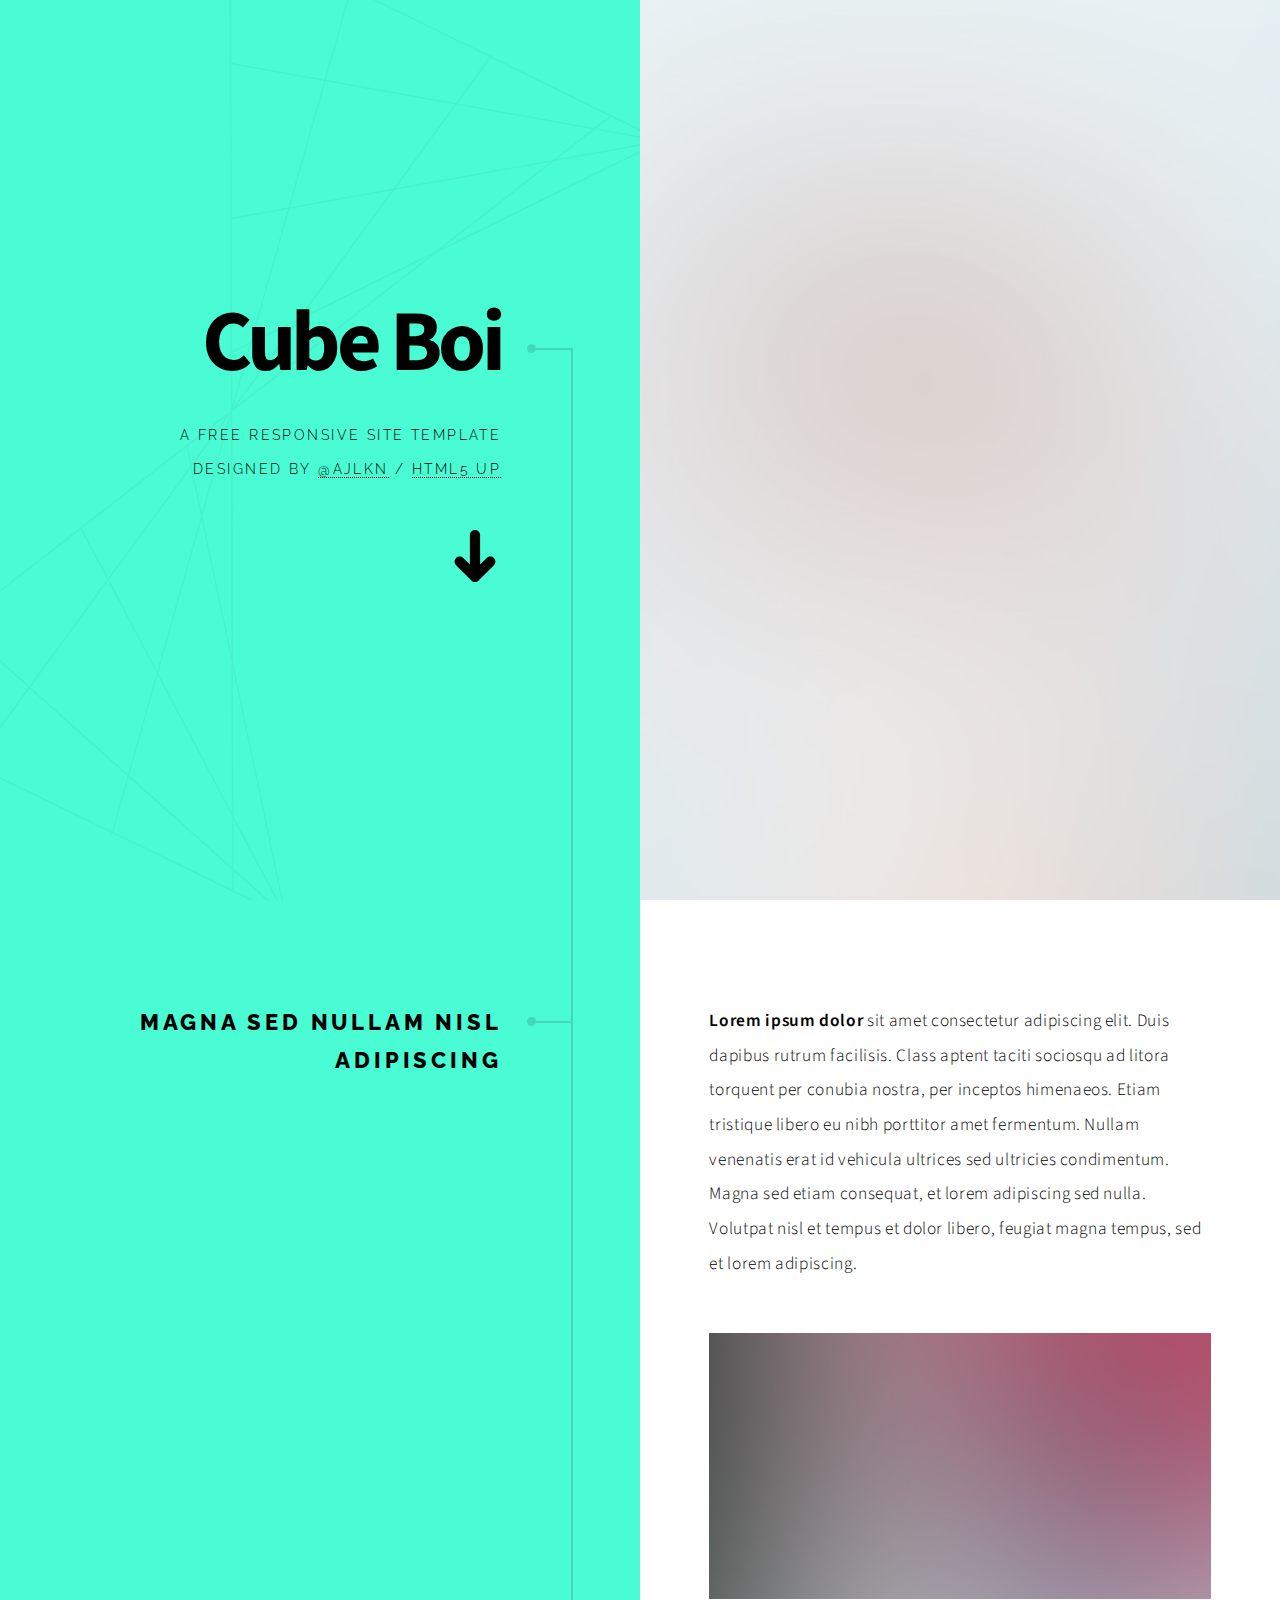
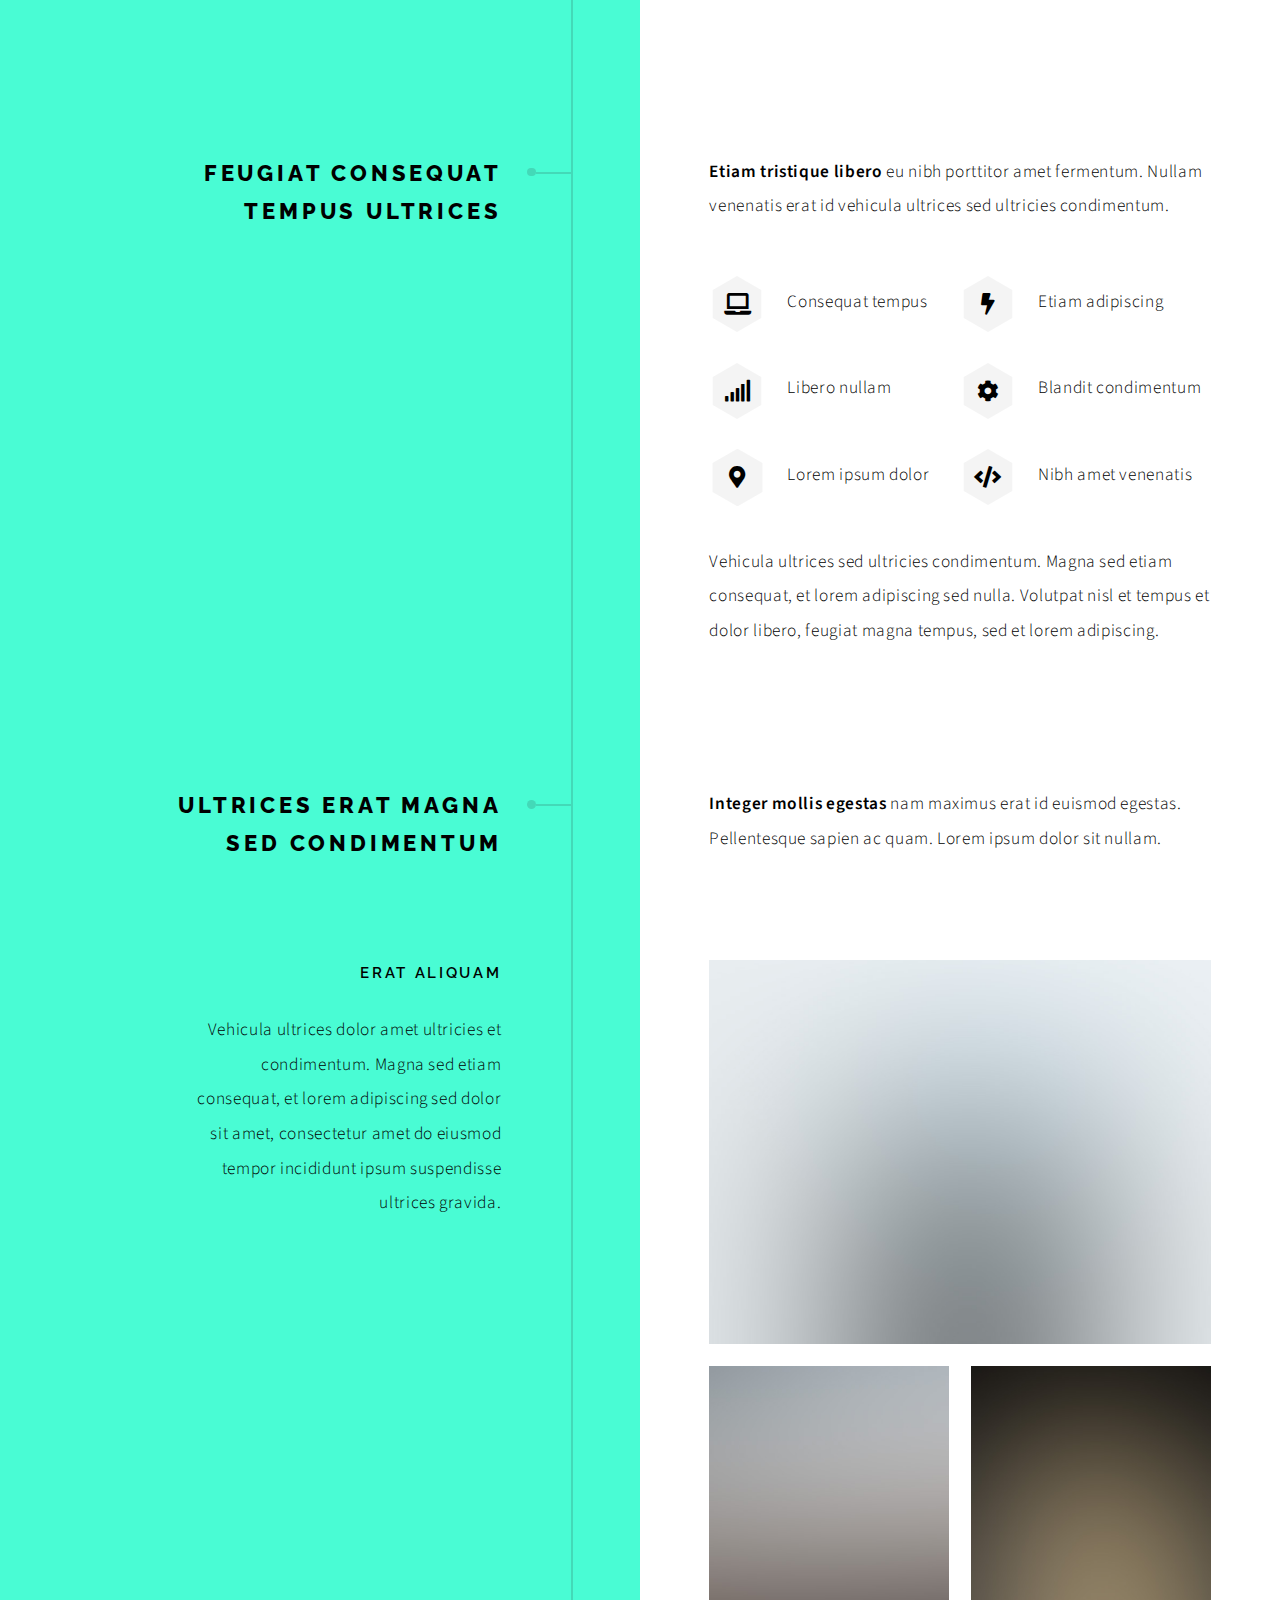
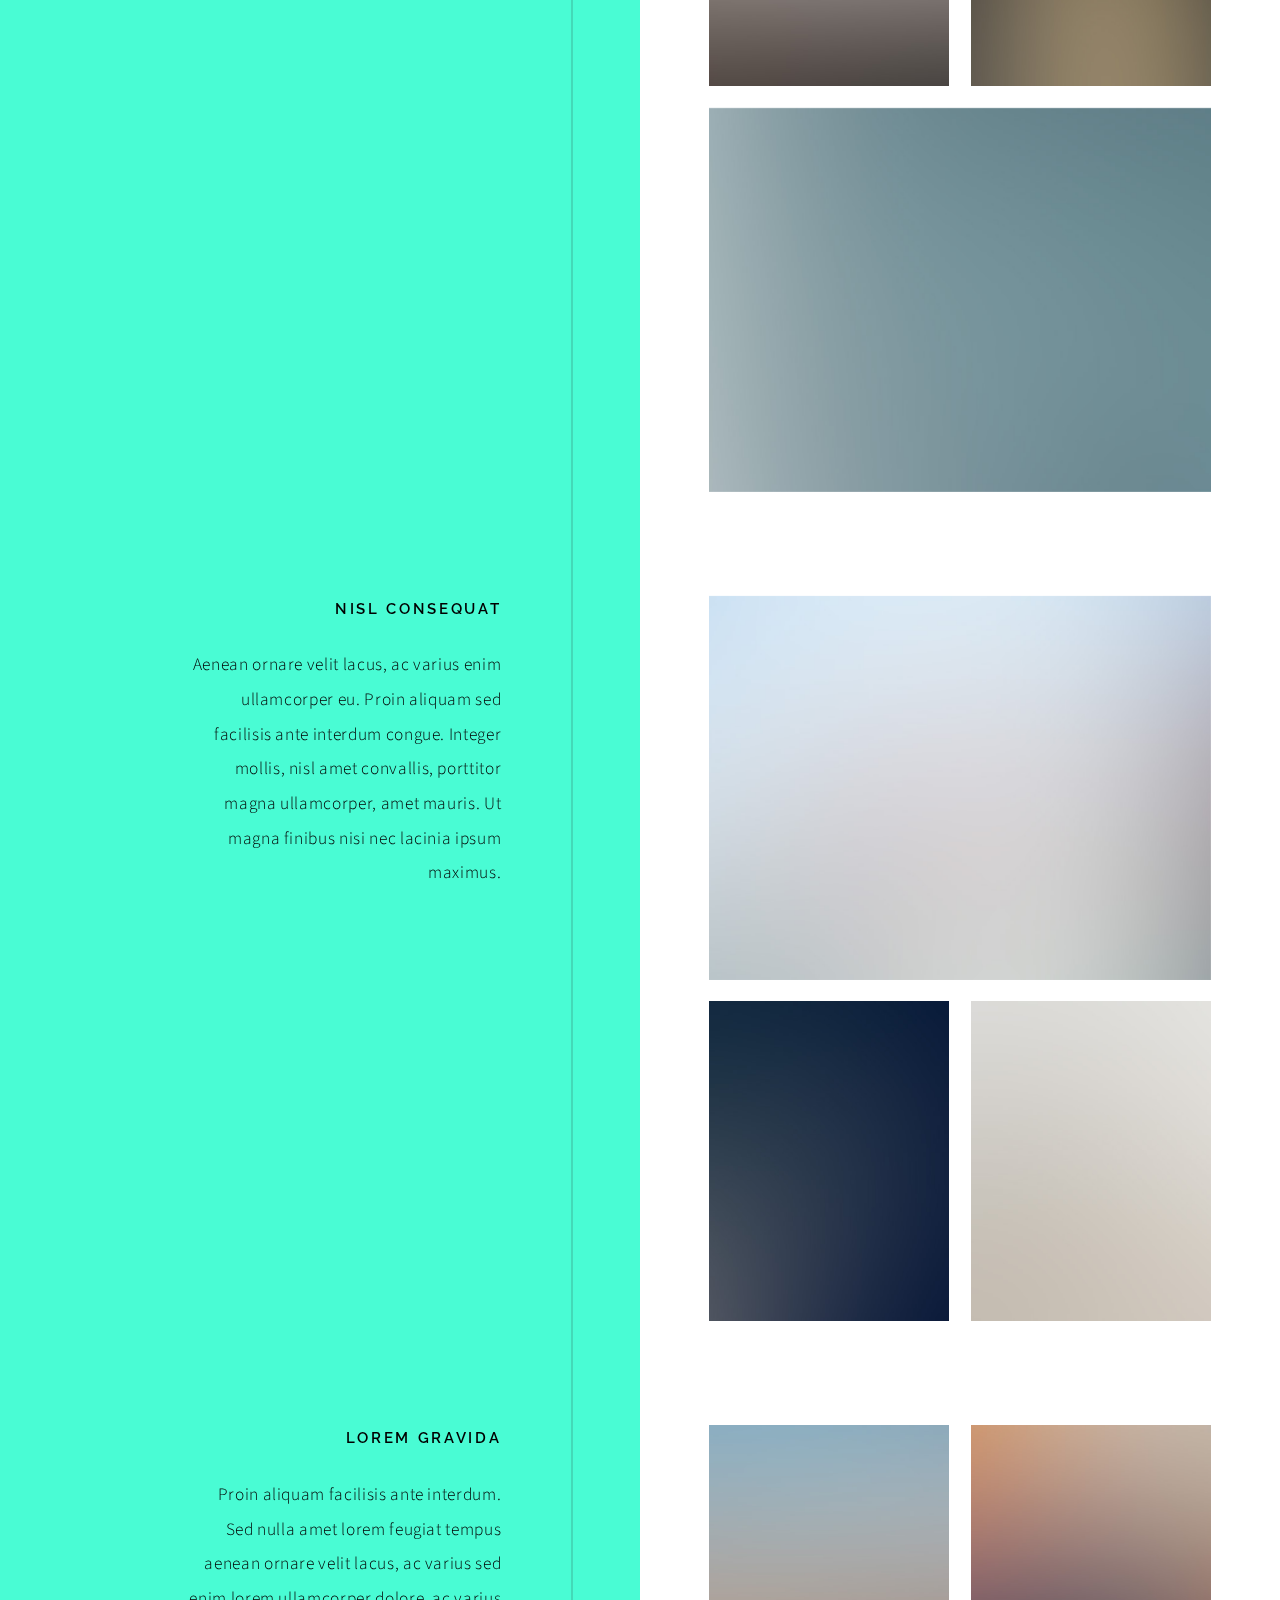
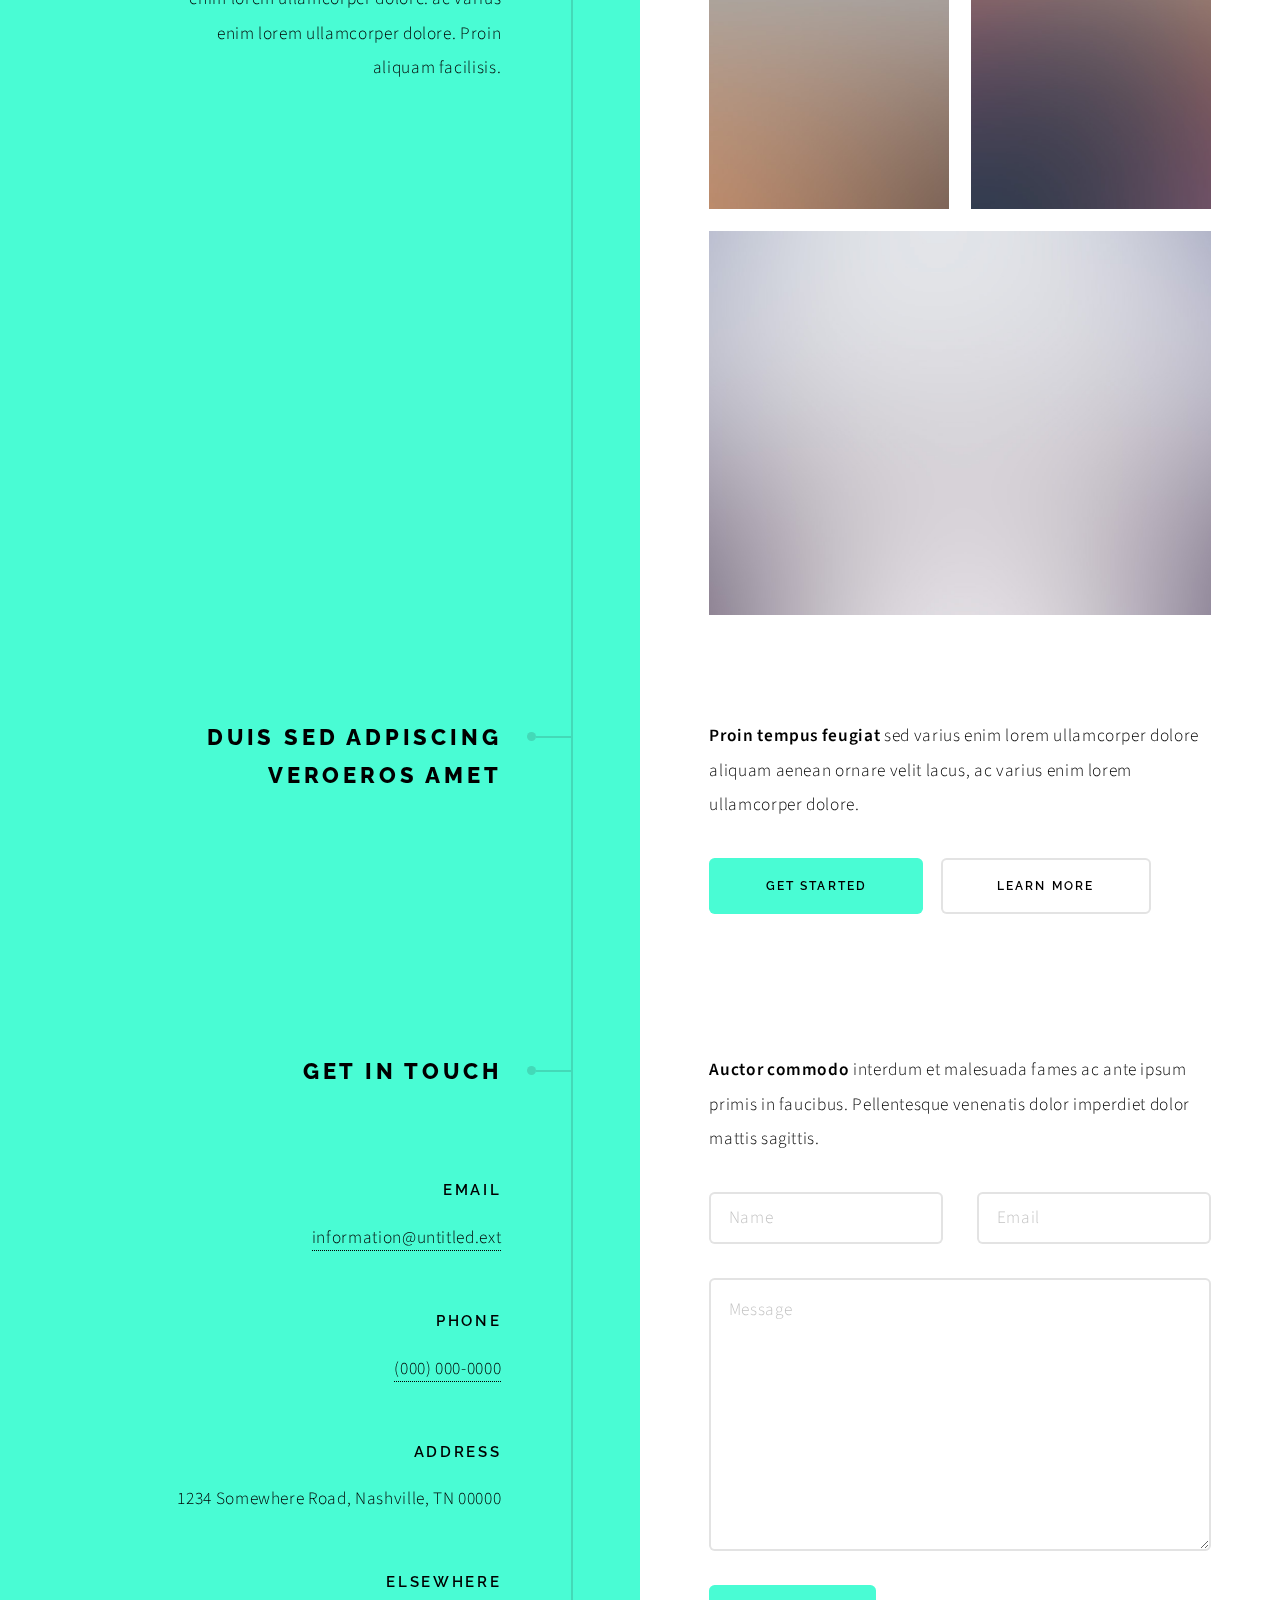
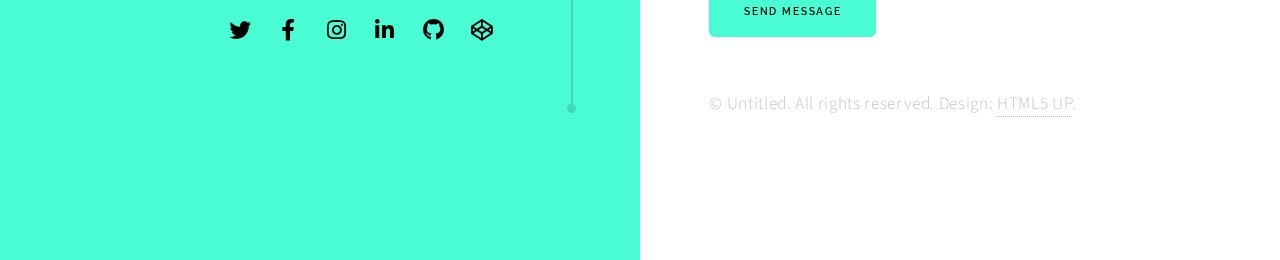
==== pages/blog1.html @ c06d0654 "test1blog1" ====
<!DOCTYPE HTML>
<!--
	Paradigm Shift by HTML5 UP
	html5up.net | @ajlkn
	Free for personal and commercial use under the CCA 3.0 license (html5up.net/license)
-->
<html>
	<head>
		<title>Paradigm Shift by HTML5 UP</title>
		<meta charset="utf-8" />
		<meta name="viewport" content="width=device-width, initial-scale=1, user-scalable=no" />
		<meta name="description" content="" />
		<meta name="keywords" content="" />
		<link rel="stylesheet" href="assets/css/main.css" />
	</head>
	<body class="is-preload">

		<!-- Wrapper -->
			<div id="wrapper">

				<!-- Intro -->
					<section class="intro">
						<header>
							<h1>Cube Boi</h1>
							<p>A free responsive site template designed by <a href="https://twitter.com/ajlkn">@ajlkn</a> / <a href="https://html5up.net">HTML5 UP</a></p>
							<ul class="actions">
								<li><a href="#first" class="arrow scrolly"><span class="label">Next</span></a></li>
							</ul>
						</header>
						<div class="content">
							<span class="image fill" data-position="center"><img src="images/pic01.jpg" alt="" /></span>
						</div>
					</section>

				<!-- Section -->
					<section id="first">
						<header>
							<h2>Magna sed nullam nisl adipiscing</h2>
						</header>
						<div class="content">
							<p><strong>Lorem ipsum dolor</strong> sit amet consectetur adipiscing elit. Duis dapibus rutrum facilisis. Class aptent taciti sociosqu ad litora torquent per conubia nostra, per inceptos himenaeos. Etiam tristique libero eu nibh porttitor amet fermentum. Nullam venenatis erat id vehicula ultrices sed ultricies condimentum. Magna sed etiam consequat, et lorem adipiscing sed nulla. Volutpat nisl et tempus et dolor libero, feugiat magna tempus, sed et lorem adipiscing.</p>
							<span class="image main"><img src="images/pic02.jpg" alt="" /></span>
						</div>
					</section>

				<!-- Section -->
					<section>
						<header>
							<h2>Feugiat consequat tempus ultrices</h2>
						</header>
						<div class="content">
							<p><strong>Etiam tristique libero</strong> eu nibh porttitor amet fermentum. Nullam venenatis erat id vehicula ultrices sed ultricies condimentum.</p>
							<ul class="feature-icons">
								<li class="icon solid fa-laptop">Consequat tempus</li>
								<li class="icon solid fa-bolt">Etiam adipiscing</li>
								<li class="icon solid fa-signal">Libero nullam</li>
								<li class="icon solid fa-cog">Blandit condimentum</li>
								<li class="icon solid fa-map-marker-alt">Lorem ipsum dolor</li>
								<li class="icon solid fa-code">Nibh amet venenatis</li>
							</ul>
							<p>Vehicula ultrices sed ultricies condimentum. Magna sed etiam consequat, et lorem adipiscing sed nulla. Volutpat nisl et tempus et dolor libero, feugiat magna tempus, sed et lorem adipiscing.</p>
						</div>
					</section>

				<!-- Section -->
					<section>
						<header>
							<h2>Ultrices erat magna sed condimentum</h2>
						</header>
						<div class="content">
							<p><strong>Integer mollis egestas</strong> nam maximus erat id euismod egestas. Pellentesque sapien ac quam. Lorem ipsum dolor sit nullam.</p>

							<!-- Section -->
								<section>
									<header>
										<h3>Erat aliquam</h3>
										<p>Vehicula ultrices dolor amet ultricies et condimentum. Magna sed etiam consequat, et lorem adipiscing sed dolor sit amet, consectetur amet do eiusmod tempor incididunt  ipsum suspendisse ultrices gravida.</p>
									</header>
									<div class="content">
										<div class="gallery">
											<a href="images/gallery/fulls/01.jpg" class="landscape"><img src="images/gallery/thumbs/01.jpg" alt="" /></a>
											<a href="images/gallery/fulls/02.jpg"><img src="images/gallery/thumbs/02.jpg" alt="" /></a>
											<a href="images/gallery/fulls/03.jpg"><img src="images/gallery/thumbs/03.jpg" alt="" /></a>
											<a href="images/gallery/fulls/04.jpg" class="landscape"><img src="images/gallery/thumbs/04.jpg" alt="" /></a>
										</div>
									</div>
								</section>

							<!-- Section -->
								<section>
									<header>
										<h3>Nisl consequat</h3>
										<p>Aenean ornare velit lacus, ac varius enim ullamcorper eu. Proin aliquam sed facilisis ante interdum congue. Integer mollis, nisl amet convallis, porttitor magna ullamcorper, amet mauris. Ut magna finibus nisi nec lacinia ipsum maximus.</p>
									</header>
									<div class="content">
										<div class="gallery">
											<a href="images/gallery/fulls/05.jpg" class="landscape"><img src="images/gallery/thumbs/05.jpg" alt="" /></a>
											<a href="images/gallery/fulls/06.jpg"><img src="images/gallery/thumbs/06.jpg" alt="" /></a>
											<a href="images/gallery/fulls/07.jpg"><img src="images/gallery/thumbs/07.jpg" alt="" /></a>
										</div>
									</div>
								</section>

							<!-- Section -->
								<section>
									<header>
										<h3>Lorem gravida</h3>
										<p>Proin aliquam facilisis ante interdum. Sed nulla amet lorem feugiat tempus aenean ornare velit lacus, ac varius sed enim lorem ullamcorper dolore.  ac varius enim lorem ullamcorper dolore. Proin aliquam facilisis.</p>
									</header>
									<div class="content">
										<div class="gallery">
											<a href="images/gallery/fulls/08.jpg" class="portrait"><img src="images/gallery/thumbs/08.jpg" alt="" /></a>
											<a href="images/gallery/fulls/09.jpg" class="portrait"><img src="images/gallery/thumbs/09.jpg" alt="" /></a>
											<a href="images/gallery/fulls/10.jpg" class="landscape"><img src="images/gallery/thumbs/10.jpg" alt="" /></a>
										</div>
									</div>
								</section>

						</div>
					</section>

				<!-- Section -->
					<section>
						<header>
							<h2>Duis sed adpiscing veroeros amet</h2>
						</header>
						<div class="content">
							<p><strong>Proin tempus feugiat</strong> sed varius enim lorem ullamcorper dolore aliquam aenean ornare velit lacus, ac varius enim lorem ullamcorper dolore.</p>
							<ul class="actions">
								<li><a href="#" class="button primary large">Get Started</a></li>
								<li><a href="#" class="button large">Learn More</a></li>
							</ul>
						</div>
					</section>

				<!-- Elements -->
				<!--
					<section>
						<header>
							<h2>Elements</h2>
						</header>
						<div class="content">

							<section>
								<header>
									<h3>Text</h3>
								</header>
								<div class="content">
									<p>This is <b>bold</b> and this is <strong>strong</strong>. This is <i>italic</i> and this is <em>emphasized</em>.
									This is <sup>superscript</sup> text and this is <sub>subscript</sub> text.
									This is <u>underlined</u> and this is code: <code>for (;;) { ... }</code>. Finally, <a href="#">this is a link</a>.</p>
									<hr />
									<h2>Heading Level 2</h2>
									<h3>Heading Level 3</h3>
									<h4>Heading Level 4</h4>
									<h5>Heading Level 5</h5>
									<hr />
									<h5>Blockquote</h5>
									<blockquote>Fringilla nisl. Donec accumsan interdum nisi, quis tincidunt felis sagittis eget tempus euismod. Vestibulum ante ipsum primis in faucibus vestibulum. Blandit adipiscing eu felis iaculis volutpat ac adipiscing accumsan faucibus. Vestibulum ante ipsum primis in faucibus lorem ipsum dolor sit amet nullam adipiscing eu felis.</blockquote>
									<h5>Preformatted</h5>
									<pre><code>i = 0;

while (!deck.isInOrder()) {
  print 'Iteration ' + i;
  deck.shuffle();
  i++;
}

print 'Sorted in ' + i + ' iterations.';</code></pre>
								</div>
							</section>

							<section>
								<header>
									<h3>Lists</h3>
								</header>
								<div class="content">

									<h4>Unordered</h4>
									<ul>
										<li>Dolor pulvinar etiam.</li>
										<li>Sagittis adipiscing.</li>
										<li>Felis enim feugiat.</li>
									</ul>

									<h4>Alternate</h4>
									<ul class="alt">
										<li>Dolor pulvinar etiam.</li>
										<li>Sagittis adipiscing.</li>
										<li>Felis enim feugiat.</li>
									</ul>

									<h4>Ordered</h4>
									<ol>
										<li>Dolor pulvinar etiam.</li>
										<li>Etiam vel felis viverra.</li>
										<li>Felis enim feugiat.</li>
										<li>Dolor pulvinar etiam.</li>
										<li>Etiam vel felis lorem.</li>
										<li>Felis enim et feugiat.</li>
									</ol>
									<h4>Icons</h4>
									<ul class="icons">
										<li><a href="#" class="icon brands fa-twitter"><span class="label">Twitter</span></a></li>
										<li><a href="#" class="icon brands fa-facebook-f"><span class="label">Facebook</span></a></li>
										<li><a href="#" class="icon brands fa-instagram"><span class="label">Instagram</span></a></li>
										<li><a href="#" class="icon brands fa-github"><span class="label">Github</span></a></li>
									</ul>

									<h4>Actions</h4>
									<ul class="actions">
										<li><a href="#" class="button primary">Default</a></li>
										<li><a href="#" class="button">Default</a></li>
									</ul>
									<ul class="actions stacked">
										<li><a href="#" class="button primary">Default</a></li>
										<li><a href="#" class="button">Default</a></li>
									</ul>
								</div>
							</section>

							<section>
								<header>
									<h3>Table</h3>
								</header>
								<div class="content">
									<h4>Default</h4>
									<div class="table-wrapper">
										<table>
											<thead>
												<tr>
													<th>Name</th>
													<th>Description</th>
													<th>Price</th>
												</tr>
											</thead>
											<tbody>
												<tr>
													<td>Item One</td>
													<td>Ante turpis integer aliquet porttitor.</td>
													<td>29.99</td>
												</tr>
												<tr>
													<td>Item Two</td>
													<td>Vis ac commodo adipiscing arcu aliquet.</td>
													<td>19.99</td>
												</tr>
												<tr>
													<td>Item Three</td>
													<td> Morbi faucibus arcu accumsan lorem.</td>
													<td>29.99</td>
												</tr>
												<tr>
													<td>Item Four</td>
													<td>Vitae integer tempus condimentum.</td>
													<td>19.99</td>
												</tr>
												<tr>
													<td>Item Five</td>
													<td>Ante turpis integer aliquet porttitor.</td>
													<td>29.99</td>
												</tr>
											</tbody>
											<tfoot>
												<tr>
													<td colspan="2"></td>
													<td>100.00</td>
												</tr>
											</tfoot>
										</table>
									</div>

									<h4>Alternate</h4>
									<div class="table-wrapper">
										<table class="alt">
											<thead>
												<tr>
													<th>Name</th>
													<th>Description</th>
													<th>Price</th>
												</tr>
											</thead>
											<tbody>
												<tr>
													<td>Item One</td>
													<td>Ante turpis integer aliquet porttitor.</td>
													<td>29.99</td>
												</tr>
												<tr>
													<td>Item Two</td>
													<td>Vis ac commodo adipiscing arcu aliquet.</td>
													<td>19.99</td>
												</tr>
												<tr>
													<td>Item Three</td>
													<td> Morbi faucibus arcu accumsan lorem.</td>
													<td>29.99</td>
												</tr>
												<tr>
													<td>Item Four</td>
													<td>Vitae integer tempus condimentum.</td>
													<td>19.99</td>
												</tr>
												<tr>
													<td>Item Five</td>
													<td>Ante turpis integer aliquet porttitor.</td>
													<td>29.99</td>
												</tr>
											</tbody>
											<tfoot>
												<tr>
													<td colspan="2"></td>
													<td>100.00</td>
												</tr>
											</tfoot>
										</table>
									</div>
								</div>
							</section>

							<section>
								<header>
									<h3>Buttons</h3>
								</header>
								<div class="content">
									<ul class="actions">
										<li><a href="#" class="button primary">Primary</a></li>
										<li><a href="#" class="button">Default</a></li>
									</ul>
									<ul class="actions">
										<li><a href="#" class="button large">Large</a></li>
										<li><a href="#" class="button">Default</a></li>
										<li><a href="#" class="button small">Small</a></li>
									</ul>
									<ul class="actions">
										<li><a href="#" class="button primary icon solid fa-download">Icon</a></li>
										<li><a href="#" class="button icon solid fa-download">Icon</a></li>
									</ul>
									<ul class="actions">
										<li><span class="button primary disabled">Disabled</span></li>
										<li><span class="button disabled">Disabled</span></li>
									</ul>
								</div>
							</section>

							<section>
								<header>
									<h3>Form</h3>
								</header>
								<div class="content">
									<form method="post" action="#">
										<div class="fields">
											<div class="field half">
												<label for="demo-name">Name</label>
												<input type="text" name="demo-name" id="demo-name" value="" placeholder="Jane Doe" />
											</div>
											<div class="field half">
												<label for="demo-email">Email</label>
												<input type="email" name="demo-email" id="demo-email" value="" placeholder="jane@untitled.tld" />
											</div>
											<div class="field">
												<label for="demo-category">Category</label>
												<select name="demo-category" id="demo-category">
													<option value="">-</option>
													<option value="1">Manufacturing</option>
													<option value="1">Shipping</option>
													<option value="1">Administration</option>
													<option value="1">Human Resources</option>
												</select>
											</div>
											<div class="field half">
												<input type="radio" id="demo-priority-low" name="demo-priority" checked>
												<label for="demo-priority-low">Low</label>
											</div>
											<div class="field half">
												<input type="radio" id="demo-priority-high" name="demo-priority">
												<label for="demo-priority-high">High</label>
											</div>
											<div class="field half">
												<input type="checkbox" id="demo-copy" name="demo-copy">
												<label for="demo-copy">Email me a copy</label>
											</div>
											<div class="field half">
												<input type="checkbox" id="demo-human" name="demo-human" checked>
												<label for="demo-human">Not a robot</label>
											</div>
											<div class="field">
												<label for="demo-message">Message</label>
												<textarea name="demo-message" id="demo-message" placeholder="Enter your message" rows="6"></textarea>
											</div>
										</div>
										<ul class="actions">
											<li><input type="submit" value="Send Message" class="primary" /></li>
											<li><input type="reset" value="Reset" /></li>
										</ul>
									</form>
								</div>
							</section>

						</div>
					</section>
				-->

				<!-- Section -->
					<section>
						<header>
							<h2>Get in touch</h2>
						</header>
						<div class="content">
							<p><strong>Auctor commodo</strong> interdum et malesuada fames ac ante ipsum primis in faucibus. Pellentesque venenatis dolor imperdiet dolor mattis sagittis.</p>
							<form>
								<div class="fields">
									<div class="field half">
										<input type="text" name="name" id="name" placeholder="Name" />
									</div>
									<div class="field half">
										<input type="email" name="email" id="email" placeholder="Email" />
									</div>
									<div class="field">
										<textarea name="message" id="message" placeholder="Message" rows="7"></textarea>
									</div>
								</div>
								<ul class="actions">
									<li><input type="submit" value="Send Message" class="button primary" /></li>
								</ul>
							</form>
						</div>
						<footer>
							<ul class="items">
								<li>
									<h3>Email</h3>
									<a href="#">information@untitled.ext</a>
								</li>
								<li>
									<h3>Phone</h3>
									<a href="#">(000) 000-0000</a>
								</li>
								<li>
									<h3>Address</h3>
									<span>1234 Somewhere Road, Nashville, TN 00000</span>
								</li>
								<li>
									<h3>Elsewhere</h3>
									<ul class="icons">
										<li><a href="#" class="icon brands fa-twitter"><span class="label">Twitter</span></a></li>
										<li><a href="#" class="icon brands fa-facebook-f"><span class="label">Facebook</span></a></li>
										<li><a href="#" class="icon brands fa-instagram"><span class="label">Instagram</span></a></li>
										<li><a href="#" class="icon brands fa-linkedin-in"><span class="label">LinkedIn</span></a></li>
										<li><a href="#" class="icon brands fa-github"><span class="label">GitHub</span></a></li>
										<li><a href="#" class="icon brands fa-codepen"><span class="label">Codepen</span></a></li>
									</ul>
								</li>
							</ul>
						</footer>
					</section>

				<!-- Copyright -->
					<div class="copyright">&copy; Untitled. All rights reserved. Design: <a href="https://html5up.net">HTML5 UP</a>.</div>

			</div>

		<!-- Scripts -->
			<script src="assets/js/jquery.min.js"></script>
			<script src="assets/js/jquery.scrolly.min.js"></script>
			<script src="assets/js/browser.min.js"></script>
			<script src="assets/js/breakpoints.min.js"></script>
			<script src="assets/js/util.js"></script>
			<script src="assets/js/main.js"></script>

	</body>
</html>
---- pages/assets/css/main.css ----
@import url(fontawesome-all.min.css);
@import url("https://fonts.googleapis.com/css?family=Source+Sans+Pro:300,600,700,300i,600i,700i|Raleway:600,800");

/*
	Paradigm Shift by HTML5 UP
	html5up.net | @ajlkn
	Free for personal and commercial use under the CCA 3.0 license (html5up.net/license)
*/

html, body, div, span, applet, object,
iframe, h1, h2, h3, h4, h5, h6, p, blockquote,
pre, a, abbr, acronym, address, big, cite,
code, del, dfn, em, img, ins, kbd, q, s, samp,
small, strike, strong, sub, sup, tt, var, b,
u, i, center, dl, dt, dd, ol, ul, li, fieldset,
form, label, legend, table, caption, tbody,
tfoot, thead, tr, th, td, article, aside,
canvas, details, embed, figure, figcaption,
footer, header, hgroup, menu, nav, output, ruby,
section, summary, time, mark, audio, video {
	margin: 0;
	padding: 0;
	border: 0;
	font-size: 100%;
	font: inherit;
	vertical-align: baseline;}

article, aside, details, figcaption, figure,
footer, header, hgroup, menu, nav, section {
	display: block;}

body {
	line-height: 1;
}

ol, ul {
	list-style: none;
}

blockquote, q {
	quotes: none;
}

	blockquote:before, blockquote:after, q:before, q:after {
		content: '';
		content: none;
	}

table {
	border-collapse: collapse;
	border-spacing: 0;
}

body {
	-webkit-text-size-adjust: none;
}

mark {
	background-color: transparent;
	color: inherit;
}

input::-moz-focus-inner {
	border: 0;
	padding: 0;
}

input, select, textarea {
	-moz-appearance: none;
	-webkit-appearance: none;
	-ms-appearance: none;
	appearance: none;
}

/* Basic */

	@-ms-viewport {
		width: device-width;
	}

	body {
		-ms-overflow-style: scrollbar;
	}

	@media screen and (max-width: 480px) {

		html, body {
			min-width: 320px;
		}

	}

	html {
		box-sizing: border-box;
	}

	*, *:before, *:after {
		box-sizing: inherit;
	}

	html {
		overflow-x: hidden;
	}

	body {
		background: #ffffff;
		overflow-x: hidden;
	}

		body.is-preload *, body.is-preload *:before, body.is-preload *:after {
			-moz-animation: none !important;
			-webkit-animation: none !important;
			-ms-animation: none !important;
			animation: none !important;
			-moz-transition: none !important;
			-webkit-transition: none !important;
			-ms-transition: none !important;
			transition: none !important;
		}

/* Typography */

	html {
		font-size: 18pt;
	}

		@media screen and (max-width: 1920px) {

			html {
				font-size: 13pt;
			}

		}

		@media screen and (max-width: 1152px) {

			html {
				font-size: 14pt;
			}

		}

		@media screen and (max-width: 736px) {

			html {
				font-size: 12pt;
			}

		}

		@media screen and (max-width: 480px) {

			html {
				font-size: 11pt;
			}

		}

	body {
		background-color: #ffffff;
		color: #000000;
	}

	body, input, select, textarea {
		color: #000000;
		font-family: "Source Sans Pro", Helvetica, sans-serif;
		font-size: 1rem;
		font-weight: 300;
		letter-spacing: 0.0375em;
		line-height: 2;
	}

	a {
		-moz-transition: border-bottom-color 0.25s ease-in-out;
		-webkit-transition: border-bottom-color 0.25s ease-in-out;
		-ms-transition: border-bottom-color 0.25s ease-in-out;
		transition: border-bottom-color 0.25s ease-in-out;
		text-decoration: none;
		color: #000000;
		border-bottom: dotted 1px;
	}

		a:hover {
			text-decoration: none;
			border-bottom-color: transparent;
		}

	strong, b {
		font-weight: 600;
		color: #000000;
	}

	em, i {
		font-style: italic;
	}

	p {
		margin: 0 0 2rem 0;
	}

	h1, h2, h3, h4, h5, h6 {
		color: #000000;
		font-family: "Raleway", Helvetica, sans-serif;
		font-weight: 600;
		letter-spacing: 0.175em;
		line-height: 1.75;
		margin: 0 0 1.5rem 0;
		text-transform: uppercase;
	}

		h1 a, h2 a, h3 a, h4 a, h5 a, h6 a {
			color: inherit;
			text-decoration: none;
		}

	h1 {
		font-family: "Source Sans Pro", Helvetica, sans-serif;
		font-size: 5rem;
		font-weight: 700;
		letter-spacing: -0.05em;
		line-height: 1.1;
		margin: 0 0 1.5rem 0;
		text-transform: none;
	}

	h2 {
		font-size: 1.25rem;
		font-weight: 800;
		margin: 0 0 2rem 0;
	}

	h3 {
		font-size: 0.875rem;
	}

	h4 {
		font-size: 0.875rem;
	}

	h5 {
		font-size: 0.75rem;
	}

	h6 {
		font-size: 0.625rem;
	}

	@media screen and (max-width: 736px) {

		h1 {
			font-size: 4.5rem;
			line-height: 1.1;
		}

		h2 {
			font-size: 1.25rem;
			line-height: 1.7;
		}

		h3 {
			font-size: 0.9rem;
		}

		h4 {
			font-size: 0.75rem;
		}

		h5 {
			font-size: 0.675rem;
		}

	}

	@media screen and (max-width: 360px) {

		h1 {
			font-size: 3.75rem;
		}

		h2 {
			font-size: 1.125rem;
		}

		h3 {
			font-size: 0.8rem;
		}

		h4 {
			font-size: 0.675rem;
		}

		h5 {
			font-size: 0.675rem;
		}

	}

	sub {
		font-size: 0.8rem;
		position: relative;
		top: 0.5rem;
	}

	sup {
		font-size: 0.8rem;
		position: relative;
		top: -0.5rem;
	}

	blockquote {
		border-left: solid 0.5rem rgba(144, 144, 144, 0.25);
		font-style: italic;
		margin: 0 0 2rem 0;
		padding: 1rem 0 1rem 2rem;
	}

	code {
		background: rgba(144, 144, 144, 0.1);
		border-radius: 0.325rem;
		font-family: "Courier New", monospace;
		font-size: 0.9rem;
		margin: 0 0.25rem;
		padding: 0.25rem 0.65rem;
	}

	pre {
		-webkit-overflow-scrolling: touch;
		font-family: "Courier New", monospace;
		font-size: 0.9rem;
		margin: 0 0 2rem 0;
		width: 100%;
	}

		pre code {
			display: block;
			line-height: 1.75;
			padding: 1rem 1.5rem;
			overflow-x: auto;
		}

	hr {
		border: 0;
		border-bottom: solid 2px rgba(144, 144, 144, 0.25);
		margin: 3rem 0;
	}

		hr.major {
			margin: 5rem 0;
		}

		@media screen and (max-width: 736px) {

			hr.major {
				margin: 3rem 0;
			}

		}

/* Row */

	.row {
		display: flex;
		flex-wrap: wrap;
		box-sizing: border-box;
		align-items: stretch;
	}

		.row > * {
			box-sizing: border-box;
		}

		.row.gtr-uniform > * > :last-child {
			margin-bottom: 0;
		}

		.row.aln-left {
			justify-content: flex-start;
		}

		.row.aln-center {
			justify-content: center;
		}

		.row.aln-right {
			justify-content: flex-end;
		}

		.row.aln-top {
			align-items: flex-start;
		}

		.row.aln-middle {
			align-items: center;
		}

		.row.aln-bottom {
			align-items: flex-end;
		}

		.row > .imp {
			order: -1;
		}

		.row > .col-1 {
			width: 8.33333%;
		}

		.row > .off-1 {
			margin-left: 8.33333%;
		}

		.row > .col-2 {
			width: 16.66667%;
		}

		.row > .off-2 {
			margin-left: 16.66667%;
		}

		.row > .col-3 {
			width: 25%;
		}

		.row > .off-3 {
			margin-left: 25%;
		}

		.row > .col-4 {
			width: 33.33333%;
		}

		.row > .off-4 {
			margin-left: 33.33333%;
		}

		.row > .col-5 {
			width: 41.66667%;
		}

		.row > .off-5 {
			margin-left: 41.66667%;
		}

		.row > .col-6 {
			width: 50%;
		}

		.row > .off-6 {
			margin-left: 50%;
		}

		.row > .col-7 {
			width: 58.33333%;
		}

		.row > .off-7 {
			margin-left: 58.33333%;
		}

		.row > .col-8 {
			width: 66.66667%;
		}

		.row > .off-8 {
			margin-left: 66.66667%;
		}

		.row > .col-9 {
			width: 75%;
		}

		.row > .off-9 {
			margin-left: 75%;
		}

		.row > .col-10 {
			width: 83.33333%;
		}

		.row > .off-10 {
			margin-left: 83.33333%;
		}

		.row > .col-11 {
			width: 91.66667%;
		}

		.row > .off-11 {
			margin-left: 91.66667%;
		}

		.row > .col-12 {
			width: 100%;
		}

		.row > .off-12 {
			margin-left: 100%;
		}

		.row.gtr-0 {
			margin-top: 0;
			margin-left: 0rem;
		}

			.row.gtr-0 > * {
				padding: 0 0 0 0rem;
			}

			.row.gtr-0.gtr-uniform {
				margin-top: 0rem;
			}

				.row.gtr-0.gtr-uniform > * {
					padding-top: 0rem;
				}

		.row.gtr-25 {
			margin-top: 0;
			margin-left: -0.5rem;
		}

			.row.gtr-25 > * {
				padding: 0 0 0 0.5rem;
			}

			.row.gtr-25.gtr-uniform {
				margin-top: -0.5rem;
			}

				.row.gtr-25.gtr-uniform > * {
					padding-top: 0.5rem;
				}

		.row.gtr-50 {
			margin-top: 0;
			margin-left: -1rem;
		}

			.row.gtr-50 > * {
				padding: 0 0 0 1rem;
			}

			.row.gtr-50.gtr-uniform {
				margin-top: -1rem;
			}

				.row.gtr-50.gtr-uniform > * {
					padding-top: 1rem;
				}

		.row {
			margin-top: 0;
			margin-left: -2rem;
		}

			.row > * {
				padding: 0 0 0 2rem;
			}

			.row.gtr-uniform {
				margin-top: -2rem;
			}

				.row.gtr-uniform > * {
					padding-top: 2rem;
				}

		.row.gtr-150 {
			margin-top: 0;
			margin-left: -3rem;
		}

			.row.gtr-150 > * {
				padding: 0 0 0 3rem;
			}

			.row.gtr-150.gtr-uniform {
				margin-top: -3rem;
			}

				.row.gtr-150.gtr-uniform > * {
					padding-top: 3rem;
				}

		.row.gtr-200 {
			margin-top: 0;
			margin-left: -4rem;
		}

			.row.gtr-200 > * {
				padding: 0 0 0 4rem;
			}

			.row.gtr-200.gtr-uniform {
				margin-top: -4rem;
			}

				.row.gtr-200.gtr-uniform > * {
					padding-top: 4rem;
				}

		@media screen and (max-width: 1920px) {

			.row {
				display: flex;
				flex-wrap: wrap;
				box-sizing: border-box;
				align-items: stretch;
			}

				.row > * {
					box-sizing: border-box;
				}

				.row.gtr-uniform > * > :last-child {
					margin-bottom: 0;
				}

				.row.aln-left {
					justify-content: flex-start;
				}

				.row.aln-center {
					justify-content: center;
				}

				.row.aln-right {
					justify-content: flex-end;
				}

				.row.aln-top {
					align-items: flex-start;
				}

				.row.aln-middle {
					align-items: center;
				}

				.row.aln-bottom {
					align-items: flex-end;
				}

				.row > .imp-xlarge {
					order: -1;
				}

				.row > .col-1-xlarge {
					width: 8.33333%;
				}

				.row > .off-1-xlarge {
					margin-left: 8.33333%;
				}

				.row > .col-2-xlarge {
					width: 16.66667%;
				}

				.row > .off-2-xlarge {
					margin-left: 16.66667%;
				}

				.row > .col-3-xlarge {
					width: 25%;
				}

				.row > .off-3-xlarge {
					margin-left: 25%;
				}

				.row > .col-4-xlarge {
					width: 33.33333%;
				}

				.row > .off-4-xlarge {
					margin-left: 33.33333%;
				}

				.row > .col-5-xlarge {
					width: 41.66667%;
				}

				.row > .off-5-xlarge {
					margin-left: 41.66667%;
				}

				.row > .col-6-xlarge {
					width: 50%;
				}

				.row > .off-6-xlarge {
					margin-left: 50%;
				}

				.row > .col-7-xlarge {
					width: 58.33333%;
				}

				.row > .off-7-xlarge {
					margin-left: 58.33333%;
				}

				.row > .col-8-xlarge {
					width: 66.66667%;
				}

				.row > .off-8-xlarge {
					margin-left: 66.66667%;
				}

				.row > .col-9-xlarge {
					width: 75%;
				}

				.row > .off-9-xlarge {
					margin-left: 75%;
				}

				.row > .col-10-xlarge {
					width: 83.33333%;
				}

				.row > .off-10-xlarge {
					margin-left: 83.33333%;
				}

				.row > .col-11-xlarge {
					width: 91.66667%;
				}

				.row > .off-11-xlarge {
					margin-left: 91.66667%;
				}

				.row > .col-12-xlarge {
					width: 100%;
				}

				.row > .off-12-xlarge {
					margin-left: 100%;
				}

				.row.gtr-0 {
					margin-top: 0;
					margin-left: 0rem;
				}

					.row.gtr-0 > * {
						padding: 0 0 0 0rem;
					}

					.row.gtr-0.gtr-uniform {
						margin-top: 0rem;
					}

						.row.gtr-0.gtr-uniform > * {
							padding-top: 0rem;
						}

				.row.gtr-25 {
					margin-top: 0;
					margin-left: -0.5rem;
				}

					.row.gtr-25 > * {
						padding: 0 0 0 0.5rem;
					}

					.row.gtr-25.gtr-uniform {
						margin-top: -0.5rem;
					}

						.row.gtr-25.gtr-uniform > * {
							padding-top: 0.5rem;
						}

				.row.gtr-50 {
					margin-top: 0;
					margin-left: -1rem;
				}

					.row.gtr-50 > * {
						padding: 0 0 0 1rem;
					}

					.row.gtr-50.gtr-uniform {
						margin-top: -1rem;
					}

						.row.gtr-50.gtr-uniform > * {
							padding-top: 1rem;
						}

				.row {
					margin-top: 0;
					margin-left: -2rem;
				}

					.row > * {
						padding: 0 0 0 2rem;
					}

					.row.gtr-uniform {
						margin-top: -2rem;
					}

						.row.gtr-uniform > * {
							padding-top: 2rem;
						}

				.row.gtr-150 {
					margin-top: 0;
					margin-left: -3rem;
				}

					.row.gtr-150 > * {
						padding: 0 0 0 3rem;
					}

					.row.gtr-150.gtr-uniform {
						margin-top: -3rem;
					}

						.row.gtr-150.gtr-uniform > * {
							padding-top: 3rem;
						}

				.row.gtr-200 {
					margin-top: 0;
					margin-left: -4rem;
				}

					.row.gtr-200 > * {
						padding: 0 0 0 4rem;
					}

					.row.gtr-200.gtr-uniform {
						margin-top: -4rem;
					}

						.row.gtr-200.gtr-uniform > * {
							padding-top: 4rem;
						}

		}

		@media screen and (max-width: 1280px) {

			.row {
				display: flex;
				flex-wrap: wrap;
				box-sizing: border-box;
				align-items: stretch;
			}

				.row > * {
					box-sizing: border-box;
				}

				.row.gtr-uniform > * > :last-child {
					margin-bottom: 0;
				}

				.row.aln-left {
					justify-content: flex-start;
				}

				.row.aln-center {
					justify-content: center;
				}

				.row.aln-right {
					justify-content: flex-end;
				}

				.row.aln-top {
					align-items: flex-start;
				}

				.row.aln-middle {
					align-items: center;
				}

				.row.aln-bottom {
					align-items: flex-end;
				}

				.row > .imp-large {
					order: -1;
				}

				.row > .col-1-large {
					width: 8.33333%;
				}

				.row > .off-1-large {
					margin-left: 8.33333%;
				}

				.row > .col-2-large {
					width: 16.66667%;
				}

				.row > .off-2-large {
					margin-left: 16.66667%;
				}

				.row > .col-3-large {
					width: 25%;
				}

				.row > .off-3-large {
					margin-left: 25%;
				}

				.row > .col-4-large {
					width: 33.33333%;
				}

				.row > .off-4-large {
					margin-left: 33.33333%;
				}

				.row > .col-5-large {
					width: 41.66667%;
				}

				.row > .off-5-large {
					margin-left: 41.66667%;
				}

				.row > .col-6-large {
					width: 50%;
				}

				.row > .off-6-large {
					margin-left: 50%;
				}

				.row > .col-7-large {
					width: 58.33333%;
				}

				.row > .off-7-large {
					margin-left: 58.33333%;
				}

				.row > .col-8-large {
					width: 66.66667%;
				}

				.row > .off-8-large {
					margin-left: 66.66667%;
				}

				.row > .col-9-large {
					width: 75%;
				}

				.row > .off-9-large {
					margin-left: 75%;
				}

				.row > .col-10-large {
					width: 83.33333%;
				}

				.row > .off-10-large {
					margin-left: 83.33333%;
				}

				.row > .col-11-large {
					width: 91.66667%;
				}

				.row > .off-11-large {
					margin-left: 91.66667%;
				}

				.row > .col-12-large {
					width: 100%;
				}

				.row > .off-12-large {
					margin-left: 100%;
				}

				.row.gtr-0 {
					margin-top: 0;
					margin-left: 0rem;
				}

					.row.gtr-0 > * {
						padding: 0 0 0 0rem;
					}

					.row.gtr-0.gtr-uniform {
						margin-top: 0rem;
					}

						.row.gtr-0.gtr-uniform > * {
							padding-top: 0rem;
						}

				.row.gtr-25 {
					margin-top: 0;
					margin-left: -0.375rem;
				}

					.row.gtr-25 > * {
						padding: 0 0 0 0.375rem;
					}

					.row.gtr-25.gtr-uniform {
						margin-top: -0.375rem;
					}

						.row.gtr-25.gtr-uniform > * {
							padding-top: 0.375rem;
						}

				.row.gtr-50 {
					margin-top: 0;
					margin-left: -0.75rem;
				}

					.row.gtr-50 > * {
						padding: 0 0 0 0.75rem;
					}

					.row.gtr-50.gtr-uniform {
						margin-top: -0.75rem;
					}

						.row.gtr-50.gtr-uniform > * {
							padding-top: 0.75rem;
						}

				.row {
					margin-top: 0;
					margin-left: -1.5rem;
				}

					.row > * {
						padding: 0 0 0 1.5rem;
					}

					.row.gtr-uniform {
						margin-top: -1.5rem;
					}

						.row.gtr-uniform > * {
							padding-top: 1.5rem;
						}

				.row.gtr-150 {
					margin-top: 0;
					margin-left: -2.25rem;
				}

					.row.gtr-150 > * {
						padding: 0 0 0 2.25rem;
					}

					.row.gtr-150.gtr-uniform {
						margin-top: -2.25rem;
					}

						.row.gtr-150.gtr-uniform > * {
							padding-top: 2.25rem;
						}

				.row.gtr-200 {
					margin-top: 0;
					margin-left: -3rem;
				}

					.row.gtr-200 > * {
						padding: 0 0 0 3rem;
					}

					.row.gtr-200.gtr-uniform {
						margin-top: -3rem;
					}

						.row.gtr-200.gtr-uniform > * {
							padding-top: 3rem;
						}

		}

		@media screen and (max-width: 1152px) {

			.row {
				display: flex;
				flex-wrap: wrap;
				box-sizing: border-box;
				align-items: stretch;
			}

				.row > * {
					box-sizing: border-box;
				}

				.row.gtr-uniform > * > :last-child {
					margin-bottom: 0;
				}

				.row.aln-left {
					justify-content: flex-start;
				}

				.row.aln-center {
					justify-content: center;
				}

				.row.aln-right {
					justify-content: flex-end;
				}

				.row.aln-top {
					align-items: flex-start;
				}

				.row.aln-middle {
					align-items: center;
				}

				.row.aln-bottom {
					align-items: flex-end;
				}

				.row > .imp-medium {
					order: -1;
				}

				.row > .col-1-medium {
					width: 8.33333%;
				}

				.row > .off-1-medium {
					margin-left: 8.33333%;
				}

				.row > .col-2-medium {
					width: 16.66667%;
				}

				.row > .off-2-medium {
					margin-left: 16.66667%;
				}

				.row > .col-3-medium {
					width: 25%;
				}

				.row > .off-3-medium {
					margin-left: 25%;
				}

				.row > .col-4-medium {
					width: 33.33333%;
				}

				.row > .off-4-medium {
					margin-left: 33.33333%;
				}

				.row > .col-5-medium {
					width: 41.66667%;
				}

				.row > .off-5-medium {
					margin-left: 41.66667%;
				}

				.row > .col-6-medium {
					width: 50%;
				}

				.row > .off-6-medium {
					margin-left: 50%;
				}

				.row > .col-7-medium {
					width: 58.33333%;
				}

				.row > .off-7-medium {
					margin-left: 58.33333%;
				}

				.row > .col-8-medium {
					width: 66.66667%;
				}

				.row > .off-8-medium {
					margin-left: 66.66667%;
				}

				.row > .col-9-medium {
					width: 75%;
				}

				.row > .off-9-medium {
					margin-left: 75%;
				}

				.row > .col-10-medium {
					width: 83.33333%;
				}

				.row > .off-10-medium {
					margin-left: 83.33333%;
				}

				.row > .col-11-medium {
					width: 91.66667%;
				}

				.row > .off-11-medium {
					margin-left: 91.66667%;
				}

				.row > .col-12-medium {
					width: 100%;
				}

				.row > .off-12-medium {
					margin-left: 100%;
				}

				.row.gtr-0 {
					margin-top: 0;
					margin-left: 0rem;
				}

					.row.gtr-0 > * {
						padding: 0 0 0 0rem;
					}

					.row.gtr-0.gtr-uniform {
						margin-top: 0rem;
					}

						.row.gtr-0.gtr-uniform > * {
							padding-top: 0rem;
						}

				.row.gtr-25 {
					margin-top: 0;
					margin-left: -0.375rem;
				}

					.row.gtr-25 > * {
						padding: 0 0 0 0.375rem;
					}

					.row.gtr-25.gtr-uniform {
						margin-top: -0.375rem;
					}

						.row.gtr-25.gtr-uniform > * {
							padding-top: 0.375rem;
						}

				.row.gtr-50 {
					margin-top: 0;
					margin-left: -0.75rem;
				}

					.row.gtr-50 > * {
						padding: 0 0 0 0.75rem;
					}

					.row.gtr-50.gtr-uniform {
						margin-top: -0.75rem;
					}

						.row.gtr-50.gtr-uniform > * {
							padding-top: 0.75rem;
						}

				.row {
					margin-top: 0;
					margin-left: -1.5rem;
				}

					.row > * {
						padding: 0 0 0 1.5rem;
					}

					.row.gtr-uniform {
						margin-top: -1.5rem;
					}

						.row.gtr-uniform > * {
							padding-top: 1.5rem;
						}

				.row.gtr-150 {
					margin-top: 0;
					margin-left: -2.25rem;
				}

					.row.gtr-150 > * {
						padding: 0 0 0 2.25rem;
					}

					.row.gtr-150.gtr-uniform {
						margin-top: -2.25rem;
					}

						.row.gtr-150.gtr-uniform > * {
							padding-top: 2.25rem;
						}

				.row.gtr-200 {
					margin-top: 0;
					margin-left: -3rem;
				}

					.row.gtr-200 > * {
						padding: 0 0 0 3rem;
					}

					.row.gtr-200.gtr-uniform {
						margin-top: -3rem;
					}

						.row.gtr-200.gtr-uniform > * {
							padding-top: 3rem;
						}

		}

		@media screen and (max-width: 736px) {

			.row {
				display: flex;
				flex-wrap: wrap;
				box-sizing: border-box;
				align-items: stretch;
			}

				.row > * {
					box-sizing: border-box;
				}

				.row.gtr-uniform > * > :last-child {
					margin-bottom: 0;
				}

				.row.aln-left {
					justify-content: flex-start;
				}

				.row.aln-center {
					justify-content: center;
				}

				.row.aln-right {
					justify-content: flex-end;
				}

				.row.aln-top {
					align-items: flex-start;
				}

				.row.aln-middle {
					align-items: center;
				}

				.row.aln-bottom {
					align-items: flex-end;
				}

				.row > .imp-small {
					order: -1;
				}

				.row > .col-1-small {
					width: 8.33333%;
				}

				.row > .off-1-small {
					margin-left: 8.33333%;
				}

				.row > .col-2-small {
					width: 16.66667%;
				}

				.row > .off-2-small {
					margin-left: 16.66667%;
				}

				.row > .col-3-small {
					width: 25%;
				}

				.row > .off-3-small {
					margin-left: 25%;
				}

				.row > .col-4-small {
					width: 33.33333%;
				}

				.row > .off-4-small {
					margin-left: 33.33333%;
				}

				.row > .col-5-small {
					width: 41.66667%;
				}

				.row > .off-5-small {
					margin-left: 41.66667%;
				}

				.row > .col-6-small {
					width: 50%;
				}

				.row > .off-6-small {
					margin-left: 50%;
				}

				.row > .col-7-small {
					width: 58.33333%;
				}

				.row > .off-7-small {
					margin-left: 58.33333%;
				}

				.row > .col-8-small {
					width: 66.66667%;
				}

				.row > .off-8-small {
					margin-left: 66.66667%;
				}

				.row > .col-9-small {
					width: 75%;
				}

				.row > .off-9-small {
					margin-left: 75%;
				}

				.row > .col-10-small {
					width: 83.33333%;
				}

				.row > .off-10-small {
					margin-left: 83.33333%;
				}

				.row > .col-11-small {
					width: 91.66667%;
				}

				.row > .off-11-small {
					margin-left: 91.66667%;
				}

				.row > .col-12-small {
					width: 100%;
				}

				.row > .off-12-small {
					margin-left: 100%;
				}

				.row.gtr-0 {
					margin-top: 0;
					margin-left: 0rem;
				}

					.row.gtr-0 > * {
						padding: 0 0 0 0rem;
					}

					.row.gtr-0.gtr-uniform {
						margin-top: 0rem;
					}

						.row.gtr-0.gtr-uniform > * {
							padding-top: 0rem;
						}

				.row.gtr-25 {
					margin-top: 0;
					margin-left: -0.3125rem;
				}

					.row.gtr-25 > * {
						padding: 0 0 0 0.3125rem;
					}

					.row.gtr-25.gtr-uniform {
						margin-top: -0.3125rem;
					}

						.row.gtr-25.gtr-uniform > * {
							padding-top: 0.3125rem;
						}

				.row.gtr-50 {
					margin-top: 0;
					margin-left: -0.625rem;
				}

					.row.gtr-50 > * {
						padding: 0 0 0 0.625rem;
					}

					.row.gtr-50.gtr-uniform {
						margin-top: -0.625rem;
					}

						.row.gtr-50.gtr-uniform > * {
							padding-top: 0.625rem;
						}

				.row {
					margin-top: 0;
					margin-left: -1.25rem;
				}

					.row > * {
						padding: 0 0 0 1.25rem;
					}

					.row.gtr-uniform {
						margin-top: -1.25rem;
					}

						.row.gtr-uniform > * {
							padding-top: 1.25rem;
						}

				.row.gtr-150 {
					margin-top: 0;
					margin-left: -1.875rem;
				}

					.row.gtr-150 > * {
						padding: 0 0 0 1.875rem;
					}

					.row.gtr-150.gtr-uniform {
						margin-top: -1.875rem;
					}

						.row.gtr-150.gtr-uniform > * {
							padding-top: 1.875rem;
						}

				.row.gtr-200 {
					margin-top: 0;
					margin-left: -2.5rem;
				}

					.row.gtr-200 > * {
						padding: 0 0 0 2.5rem;
					}

					.row.gtr-200.gtr-uniform {
						margin-top: -2.5rem;
					}

						.row.gtr-200.gtr-uniform > * {
							padding-top: 2.5rem;
						}

		}

		@media screen and (max-width: 480px) {

			.row {
				display: flex;
				flex-wrap: wrap;
				box-sizing: border-box;
				align-items: stretch;
			}

				.row > * {
					box-sizing: border-box;
				}

				.row.gtr-uniform > * > :last-child {
					margin-bottom: 0;
				}

				.row.aln-left {
					justify-content: flex-start;
				}

				.row.aln-center {
					justify-content: center;
				}

				.row.aln-right {
					justify-content: flex-end;
				}

				.row.aln-top {
					align-items: flex-start;
				}

				.row.aln-middle {
					align-items: center;
				}

				.row.aln-bottom {
					align-items: flex-end;
				}

				.row > .imp-xsmall {
					order: -1;
				}

				.row > .col-1-xsmall {
					width: 8.33333%;
				}

				.row > .off-1-xsmall {
					margin-left: 8.33333%;
				}

				.row > .col-2-xsmall {
					width: 16.66667%;
				}

				.row > .off-2-xsmall {
					margin-left: 16.66667%;
				}

				.row > .col-3-xsmall {
					width: 25%;
				}

				.row > .off-3-xsmall {
					margin-left: 25%;
				}

				.row > .col-4-xsmall {
					width: 33.33333%;
				}

				.row > .off-4-xsmall {
					margin-left: 33.33333%;
				}

				.row > .col-5-xsmall {
					width: 41.66667%;
				}

				.row > .off-5-xsmall {
					margin-left: 41.66667%;
				}

				.row > .col-6-xsmall {
					width: 50%;
				}

				.row > .off-6-xsmall {
					margin-left: 50%;
				}

				.row > .col-7-xsmall {
					width: 58.33333%;
				}

				.row > .off-7-xsmall {
					margin-left: 58.33333%;
				}

				.row > .col-8-xsmall {
					width: 66.66667%;
				}

				.row > .off-8-xsmall {
					margin-left: 66.66667%;
				}

				.row > .col-9-xsmall {
					width: 75%;
				}

				.row > .off-9-xsmall {
					margin-left: 75%;
				}

				.row > .col-10-xsmall {
					width: 83.33333%;
				}

				.row > .off-10-xsmall {
					margin-left: 83.33333%;
				}

				.row > .col-11-xsmall {
					width: 91.66667%;
				}

				.row > .off-11-xsmall {
					margin-left: 91.66667%;
				}

				.row > .col-12-xsmall {
					width: 100%;
				}

				.row > .off-12-xsmall {
					margin-left: 100%;
				}

				.row.gtr-0 {
					margin-top: 0;
					margin-left: 0rem;
				}

					.row.gtr-0 > * {
						padding: 0 0 0 0rem;
					}

					.row.gtr-0.gtr-uniform {
						margin-top: 0rem;
					}

						.row.gtr-0.gtr-uniform > * {
							padding-top: 0rem;
						}

				.row.gtr-25 {
					margin-top: 0;
					margin-left: -0.3125rem;
				}

					.row.gtr-25 > * {
						padding: 0 0 0 0.3125rem;
					}

					.row.gtr-25.gtr-uniform {
						margin-top: -0.3125rem;
					}

						.row.gtr-25.gtr-uniform > * {
							padding-top: 0.3125rem;
						}

				.row.gtr-50 {
					margin-top: 0;
					margin-left: -0.625rem;
				}

					.row.gtr-50 > * {
						padding: 0 0 0 0.625rem;
					}

					.row.gtr-50.gtr-uniform {
						margin-top: -0.625rem;
					}

						.row.gtr-50.gtr-uniform > * {
							padding-top: 0.625rem;
						}

				.row {
					margin-top: 0;
					margin-left: -1.25rem;
				}

					.row > * {
						padding: 0 0 0 1.25rem;
					}

					.row.gtr-uniform {
						margin-top: -1.25rem;
					}

						.row.gtr-uniform > * {
							padding-top: 1.25rem;
						}

				.row.gtr-150 {
					margin-top: 0;
					margin-left: -1.875rem;
				}

					.row.gtr-150 > * {
						padding: 0 0 0 1.875rem;
					}

					.row.gtr-150.gtr-uniform {
						margin-top: -1.875rem;
					}

						.row.gtr-150.gtr-uniform > * {
							padding-top: 1.875rem;
						}

				.row.gtr-200 {
					margin-top: 0;
					margin-left: -2.5rem;
				}

					.row.gtr-200 > * {
						padding: 0 0 0 2.5rem;
					}

					.row.gtr-200.gtr-uniform {
						margin-top: -2.5rem;
					}

						.row.gtr-200.gtr-uniform > * {
							padding-top: 2.5rem;
						}

		}

/* Box */

	.box {
		border: solid 2px rgba(144, 144, 144, 0.25);
		border-radius: 0.325rem;
		margin-bottom: 2rem;
		padding: 1.5rem;
	}

		.box > :last-child {
			margin-bottom: 0;
		}

		.box.alt {
			border: 0;
			border-radius: 0;
			padding: 0;
		}

/* Button */

	input[type="submit"],
	input[type="reset"],
	input[type="button"],
	button,
	.button {
		-moz-appearance: none;
		-webkit-appearance: none;
		-ms-appearance: none;
		appearance: none;
		-moz-transition: background-color 0.25s ease-in-out, box-shadow 0.25s ease-in-out, color 0.25s ease-in-out;
		-webkit-transition: background-color 0.25s ease-in-out, box-shadow 0.25s ease-in-out, color 0.25s ease-in-out;
		-ms-transition: background-color 0.25s ease-in-out, box-shadow 0.25s ease-in-out, color 0.25s ease-in-out;
		transition: background-color 0.25s ease-in-out, box-shadow 0.25s ease-in-out, color 0.25s ease-in-out;
		background-color: transparent;
		border-radius: 0.325rem;
		border: 0;
		box-shadow: inset 0 0 0 2px rgba(144, 144, 144, 0.25);
		color: #000000 !important;
		cursor: pointer;
		display: inline-block;
		font-family: "Raleway", Helvetica, sans-serif;
		font-size: 0.6rem;
		font-weight: 600;
		height: 3rem;
		letter-spacing: 0.175em;
		line-height: 3rem;
		padding: 0 2rem;
		text-align: center;
		text-decoration: none;
		text-transform: uppercase;
		white-space: nowrap;
	}

		input[type="submit"]:hover,
		input[type="reset"]:hover,
		input[type="button"]:hover,
		button:hover,
		.button:hover {
			box-shadow: inset 0 0 0 2px #2ee4bb;
			color: #2ee4bb !important;
		}

		input[type="submit"]:active,
		input[type="reset"]:active,
		input[type="button"]:active,
		button:active,
		.button:active {
			background-color: rgba(73, 252, 212, 0.25);
			box-shadow: inset 0 0 0 2px #2ee4bb;
			color: #2ee4bb !important;
		}

		input[type="submit"].small,
		input[type="reset"].small,
		input[type="button"].small,
		button.small,
		.button.small {
			font-size: 0.5rem;
			height: 2.25rem;
			line-height: 2.25rem;
			padding: 0 1.25rem;
		}

		input[type="submit"].large,
		input[type="reset"].large,
		input[type="button"].large,
		button.large,
		.button.large {
			font-size: 0.7rem;
			height: 3.2625rem;
			line-height: 3.2625rem;
			padding: 0 3.25rem;
		}

		input[type="submit"].wide,
		input[type="reset"].wide,
		input[type="button"].wide,
		button.wide,
		.button.wide {
			min-width: 13rem;
		}

		input[type="submit"].icon:before,
		input[type="reset"].icon:before,
		input[type="button"].icon:before,
		button.icon:before,
		.button.icon:before {
			margin-right: 0.5rem;
		}

		input[type="submit"].fit,
		input[type="reset"].fit,
		input[type="button"].fit,
		button.fit,
		.button.fit {
			width: 100%;
		}

		input[type="submit"].disabled, input[type="submit"]:disabled,
		input[type="reset"].disabled,
		input[type="reset"]:disabled,
		input[type="button"].disabled,
		input[type="button"]:disabled,
		button.disabled,
		button:disabled,
		.button.disabled,
		.button:disabled {
			pointer-events: none;
			opacity: 0.25;
		}

		input[type="submit"].primary,
		input[type="reset"].primary,
		input[type="button"].primary,
		button.primary,
		.button.primary {
			background-color: #49fcd4;
			box-shadow: none;
			color: #000000 !important;
		}

			input[type="submit"].primary:hover,
			input[type="reset"].primary:hover,
			input[type="button"].primary:hover,
			button.primary:hover,
			.button.primary:hover {
				background-color: #93ffe7;
			}

			input[type="submit"].primary:active,
			input[type="reset"].primary:active,
			input[type="button"].primary:active,
			button.primary:active,
			.button.primary:active {
				background-color: #44f2cb;
			}

		@media screen and (max-width: 736px) {

			input[type="submit"],
			input[type="reset"],
			input[type="button"],
			button,
			.button {
				font-size: 0.7rem;
				height: 3.3rem;
				line-height: 3.3rem;
			}

				input[type="submit"].large,
				input[type="reset"].large,
				input[type="button"].large,
				button.large,
				.button.large {
					font-size: 0.8rem;
					height: 3.75rem;
					line-height: 3.75rem;
				}

				input[type="submit"].small,
				input[type="reset"].small,
				input[type="button"].small,
				button.small,
				.button.small {
					font-size: 0.6rem;
					height: 3rem;
					line-height: 3rem;
				}

		}

/* Form */

	form {
		margin: 0 0 2rem 0;
	}

		form > :last-child {
			margin-bottom: 0;
		}

		form > .fields {
			display: -moz-flex;
			display: -webkit-flex;
			display: -ms-flex;
			display: flex;
			-moz-flex-wrap: wrap;
			-webkit-flex-wrap: wrap;
			-ms-flex-wrap: wrap;
			flex-wrap: wrap;
			margin: -2rem 0 2rem -2rem;
			width: calc(100% + 4rem);
		}

			form > .fields > .field {
				-moz-flex-grow: 0;
				-webkit-flex-grow: 0;
				-ms-flex-grow: 0;
				flex-grow: 0;
				-moz-flex-shrink: 0;
				-webkit-flex-shrink: 0;
				-ms-flex-shrink: 0;
				flex-shrink: 0;
				padding: 2rem 0 0 2rem;
				width: calc(100% - 2rem);
			}

				form > .fields > .field > :last-child {
					margin-bottom: 0;
				}

				form > .fields > .field.half {
					width: calc(50% - 1rem);
				}

				form > .fields > .field.third {
					width: calc(100%/3 - 0.66667rem);
				}

				form > .fields > .field.quarter {
					width: calc(25% - 0.5rem);
				}

		@media screen and (max-width: 480px) {

			form > .fields {
				margin: -1.5rem 0 2rem -1.5rem;
				width: calc(100% + 3rem);
			}

				form > .fields > .field {
					padding: 1.5rem 0 0 1.5rem;
					width: calc(100% - 1.5rem);
				}

					form > .fields > .field.half {
						width: calc(100% - 1.5rem);
					}

					form > .fields > .field.third {
						width: calc(100% - 1.5rem);
					}

					form > .fields > .field.quarter {
						width: calc(100% - 1.5rem);
					}

		}

	input[type="text"],
	input[type="password"],
	input[type="email"],
	input[type="tel"],
	input[type="search"],
	input[type="url"],
	select,
	textarea {
		-moz-appearance: none;
		-webkit-appearance: none;
		-ms-appearance: none;
		appearance: none;
		border-radius: 0.325rem;
		border: solid 2px rgba(144, 144, 144, 0.25);
		color: inherit;
		display: block;
		outline: 0;
		padding: 0 1rem;
		text-decoration: none;
		width: 100%;
	}

		input[type="text"]:invalid,
		input[type="password"]:invalid,
		input[type="email"]:invalid,
		input[type="tel"]:invalid,
		input[type="search"]:invalid,
		input[type="url"]:invalid,
		select:invalid,
		textarea:invalid {
			box-shadow: none;
		}

		input[type="text"]:focus,
		input[type="password"]:focus,
		input[type="email"]:focus,
		input[type="tel"]:focus,
		input[type="search"]:focus,
		input[type="url"]:focus,
		select:focus,
		textarea:focus {
			border-color: #2ee4bb;
		}

	label {
		color: #000000;
		display: block;
		font-family: "Raleway", Helvetica, sans-serif;
		font-size: 0.75rem;
		font-weight: 600;
		letter-spacing: 0.175em;
		line-height: 1.75;
		margin: 0 0 1rem 0;
		text-transform: uppercase;
	}

	input[type="text"],
	input[type="password"],
	input[type="email"],
	input[type="tel"],
	input[type="search"],
	input[type="url"] {
		height: 3rem;
	}

	select {
		background-image: url("data:image/svg+xml;charset=utf8,%3Csvg xmlns='http://www.w3.org/2000/svg' width='40' height='40' preserveAspectRatio='none' viewBox='0 0 40 40'%3E%3Cpath d='M9.4,12.3l10.4,10.4l10.4-10.4c0.2-0.2,0.5-0.4,0.9-0.4c0.3,0,0.6,0.1,0.9,0.4l3.3,3.3c0.2,0.2,0.4,0.5,0.4,0.9 c0,0.4-0.1,0.6-0.4,0.9L20.7,31.9c-0.2,0.2-0.5,0.4-0.9,0.4c-0.3,0-0.6-0.1-0.9-0.4L4.3,17.3c-0.2-0.2-0.4-0.5-0.4-0.9 c0-0.4,0.1-0.6,0.4-0.9l3.3-3.3c0.2-0.2,0.5-0.4,0.9-0.4S9.1,12.1,9.4,12.3z' fill='rgba(144, 144, 144, 0.25)' /%3E%3C/svg%3E");
		background-position: calc(100% - 1rem) center;
		background-repeat: no-repeat;
		background-size: 1.25rem;
		height: 3rem;
		padding-right: 3rem;
		text-overflow: ellipsis;
	}

		select option {
			background-color: #ffffff;
			color: #000000;
		}

		select:focus::-ms-value {
			background-color: transparent;
		}

		select::-ms-expand {
			display: none;
		}

	textarea {
		padding: 0.75rem 1rem;
	}

	input[type="checkbox"],
	input[type="radio"] {
		-moz-appearance: none;
		-webkit-appearance: none;
		-ms-appearance: none;
		appearance: none;
		display: block;
		float: left;
		margin-right: -2rem;
		opacity: 0;
		width: 1rem;
		z-index: -1;
	}

		input[type="checkbox"] + label,
		input[type="radio"] + label {
			text-decoration: none;
			color: #000000;
			cursor: pointer;
			display: inline-block;
			font-family: "Source Sans Pro", Helvetica, sans-serif;
			font-size: 1rem;
			font-weight: 300;
			letter-spacing: 0.0375em;
			padding-left: 2.675rem;
			padding-right: 0.875rem;
			position: relative;
			text-transform: none;
		}

			input[type="checkbox"] + label:before,
			input[type="radio"] + label:before {
				-moz-osx-font-smoothing: grayscale;
				-webkit-font-smoothing: antialiased;
				display: inline-block;
				font-style: normal;
				font-variant: normal;
				text-rendering: auto;
				line-height: 1;
				text-transform: none !important;
				font-family: 'Font Awesome 5 Free';
				font-weight: 900;
			}

			input[type="checkbox"] + label:before,
			input[type="radio"] + label:before {
				border-radius: 0.325rem;
				border: solid 2px rgba(144, 144, 144, 0.25);
				content: '';
				display: inline-block;
				font-size: 0.8rem;
				height: 2.25rem;
				left: 0;
				line-height: 2.25rem;
				position: absolute;
				text-align: center;
				top: -0.15rem;
				width: 2.25rem;
			}

		input[type="checkbox"]:checked + label:before,
		input[type="radio"]:checked + label:before {
			content: '\f00c';
			background-color: #49fcd4;
			border-color: #49fcd4;
			color: #ffffff;
		}

		input[type="checkbox"]:focus + label:before,
		input[type="radio"]:focus + label:before {
			border-color: #49fcd4;
			box-shadow: 0 0 0 1px #49fcd4;
		}

	input[type="checkbox"] + label:before {
		border-radius: 0.325rem;
	}

	input[type="radio"] + label:before {
		border-radius: 100%;
	}

	::-webkit-input-placeholder {
		opacity: 1.0;
		color: rgba(0, 0, 0, 0.25) !important;
	}

	:-moz-placeholder {
		opacity: 1.0;
		color: rgba(0, 0, 0, 0.25) !important;
	}

	::-moz-placeholder {
		opacity: 1.0;
		color: rgba(0, 0, 0, 0.25) !important;
	}

	:-ms-input-placeholder {
		opacity: 1.0;
		color: rgba(0, 0, 0, 0.25) !important;
	}

	@media screen and (max-width: 736px) {

		label {
			font-size: 0.675rem;
		}

		input[type="checkbox"] + label,
		input[type="radio"] + label {
			font-size: 1rem;
		}

	}

	@media screen and (max-width: 360px) {

		label {
			font-size: 0.675rem;
		}

		input[type="checkbox"] + label,
		input[type="radio"] + label {
			font-size: 1rem;
		}

	}

/* Icon */

	.icon {
		text-decoration: none;
		border-bottom: none;
		position: relative;
	}

		.icon:before {
			-moz-osx-font-smoothing: grayscale;
			-webkit-font-smoothing: antialiased;
			display: inline-block;
			font-style: normal;
			font-variant: normal;
			text-rendering: auto;
			line-height: 1;
			text-transform: none !important;
			font-family: 'Font Awesome 5 Free';
			font-weight: 400;
		}

		.icon > .label {
			display: none;
		}

		.icon.solid:before {
			font-weight: 900;
		}

		.icon.brands:before {
			font-family: 'Font Awesome 5 Brands';
		}

/* Image */

	.image {
		border: 0;
		display: inline-block;
		position: relative;
	}

		.image img {
			display: block;
		}

		.image[data-position] img {
			-moz-object-fit: cover;
			-webkit-object-fit: cover;
			-ms-object-fit: cover;
			object-fit: cover;
			display: block;
			position: absolute;
			top: 0;
			left: 0;
			width: 100%;
			height: 100%;
		}

		.image[data-position="top left"] img {
			-moz-object-position: top left;
			-webkit-object-position: top left;
			-ms-object-position: top left;
			object-position: top left;
		}

		.image[data-position="top"] img {
			-moz-object-position: top;
			-webkit-object-position: top;
			-ms-object-position: top;
			object-position: top;
		}

		.image[data-position="top right"] img {
			-moz-object-position: top right;
			-webkit-object-position: top right;
			-ms-object-position: top right;
			object-position: top right;
		}

		.image[data-position="right"] img {
			-moz-object-position: right;
			-webkit-object-position: right;
			-ms-object-position: right;
			object-position: right;
		}

		.image[data-position="bottom right"] img {
			-moz-object-position: bottom right;
			-webkit-object-position: bottom right;
			-ms-object-position: bottom right;
			object-position: bottom right;
		}

		.image[data-position="bottom"] img {
			-moz-object-position: bottom;
			-webkit-object-position: bottom;
			-ms-object-position: bottom;
			object-position: bottom;
		}

		.image[data-position="bottom left"] img {
			-moz-object-position: bottom left;
			-webkit-object-position: bottom left;
			-ms-object-position: bottom left;
			object-position: bottom left;
		}

		.image[data-position="left"] img {
			-moz-object-position: left;
			-webkit-object-position: left;
			-ms-object-position: left;
			object-position: left;
		}

		.image[data-position="center"] img {
			-moz-object-position: center;
			-webkit-object-position: center;
			-ms-object-position: center;
			object-position: center;
		}

		.image[data-position="25% 25%"] img {
			-moz-object-position: 25% 25%;
			-webkit-object-position: 25% 25%;
			-ms-object-position: 25% 25%;
			object-position: 25% 25%;
		}

		.image[data-position="75% 25%"] img {
			-moz-object-position: 75% 25%;
			-webkit-object-position: 75% 25%;
			-ms-object-position: 75% 25%;
			object-position: 75% 25%;
		}

		.image[data-position="75% 75%"] img {
			-moz-object-position: 75% 75%;
			-webkit-object-position: 75% 75%;
			-ms-object-position: 75% 75%;
			object-position: 75% 75%;
		}

		.image[data-position="25% 75%"] img {
			-moz-object-position: 25% 75%;
			-webkit-object-position: 25% 75%;
			-ms-object-position: 25% 75%;
			object-position: 25% 75%;
		}

		.image.left, .image.right {
			max-width: 40%;
		}

			.image.left img, .image.right img {
				width: 100%;
			}

		.image.left {
			float: left;
			margin: 0 2rem 2rem 0;
			top: 0.25rem;
		}

		.image.right {
			float: right;
			margin: 0 0 2rem 2rem;
			top: 0.25rem;
		}

		.image.fit {
			display: block;
			margin: 0 0 2rem 0;
			width: 100%;
		}

			.image.fit img {
				width: 100%;
			}

		.image.main {
			display: block;
			margin: 3rem 0;
			width: 100%;
		}

			.image.main img {
				width: 100%;
			}

			.image.main:first-child {
				margin-top: 0;
			}

		.image.fill {
			height: 100%;
			left: 0;
			position: absolute;
			top: 0;
			width: 100%;
		}

			.image.fill img {
				height: 100%;
				left: 0;
				position: absolute;
				top: 0;
				width: 100%;
			}

/* List */

	ol {
		list-style: decimal;
		margin: 0 0 2rem 0;
		padding-left: 1.25rem;
	}

		ol li {
			padding-left: 0.25rem;
		}

	ul {
		list-style: disc;
		margin: 0 0 2rem 0;
		padding-left: 1rem;
	}

		ul li {
			padding-left: 0.325rem;
		}

		ul.alt {
			list-style: none;
			padding-left: 0;
		}

			ul.alt > li {
				border-top: solid 1px rgba(144, 144, 144, 0.25);
				padding: 0.75rem 0;
			}

				ul.alt > li:first-child {
					border-top: 0;
					padding-top: 0;
				}

				ul.alt > li:last-child {
					padding-bottom: 0;
				}

		ul.items {
			list-style: none;
			padding-left: 0;
		}

			ul.items > li {
				padding-left: 0;
				margin: 0 0 3rem 0;
			}

				ul.items > li > h3 {
					margin: 0 0 1rem 0;
				}

				ul.items > li > :last-child {
					margin-bottom: 0;
				}

				ul.items > li:last-child {
					margin-bottom: 0;
				}

		@media screen and (max-width: 736px) {

			ul.items > li {
				margin: 0 0 2rem 0;
			}

		}

	dl {
		margin: 0 0 2rem 0;
	}

		dl dt {
			display: block;
			font-weight: 600;
			margin: 0 0 1rem 0;
		}

		dl dd {
			margin-left: 1.5rem;
		}

/* Actions */

	ul.actions {
		display: -moz-flex;
		display: -webkit-flex;
		display: -ms-flex;
		display: flex;
		cursor: default;
		list-style: none;
		margin-left: -1rem;
		padding-left: 0;
	}

		ul.actions li {
			padding: 0 0 0 1rem;
			vertical-align: middle;
		}

		ul.actions.special {
			-moz-justify-content: center;
			-webkit-justify-content: center;
			-ms-justify-content: center;
			justify-content: center;
			width: 100%;
			margin-left: 0;
		}

			ul.actions.special li:first-child {
				padding-left: 0;
			}

		ul.actions.stacked {
			-moz-flex-direction: column;
			-webkit-flex-direction: column;
			-ms-flex-direction: column;
			flex-direction: column;
			margin-left: 0;
		}

			ul.actions.stacked li {
				padding: 1.3rem 0 0 0;
			}

				ul.actions.stacked li:first-child {
					padding-top: 0;
				}

		ul.actions.fit {
			width: calc(100% + 1rem);
		}

			ul.actions.fit li {
				-moz-flex-grow: 1;
				-webkit-flex-grow: 1;
				-ms-flex-grow: 1;
				flex-grow: 1;
				-moz-flex-shrink: 1;
				-webkit-flex-shrink: 1;
				-ms-flex-shrink: 1;
				flex-shrink: 1;
				width: 100%;
			}

				ul.actions.fit li > * {
					width: 100%;
				}

			ul.actions.fit.stacked {
				width: 100%;
			}

		@media screen and (max-width: 480px) {

			ul.actions:not(.fixed) {
				-moz-flex-direction: column;
				-webkit-flex-direction: column;
				-ms-flex-direction: column;
				flex-direction: column;
				margin-left: 0;
				width: 100% !important;
			}

				ul.actions:not(.fixed) li {
					-moz-flex-grow: 1;
					-webkit-flex-grow: 1;
					-ms-flex-grow: 1;
					flex-grow: 1;
					-moz-flex-shrink: 1;
					-webkit-flex-shrink: 1;
					-ms-flex-shrink: 1;
					flex-shrink: 1;
					padding: 1rem 0 0 0;
					text-align: center;
					width: 100%;
				}

					ul.actions:not(.fixed) li > * {
						width: 100%;
					}

					ul.actions:not(.fixed) li:first-child {
						padding-top: 0;
					}

					ul.actions:not(.fixed) li input[type="submit"],
					ul.actions:not(.fixed) li input[type="reset"],
					ul.actions:not(.fixed) li input[type="button"],
					ul.actions:not(.fixed) li button,
					ul.actions:not(.fixed) li .button {
						width: 100%;
					}

						ul.actions:not(.fixed) li input[type="submit"].icon:before,
						ul.actions:not(.fixed) li input[type="reset"].icon:before,
						ul.actions:not(.fixed) li input[type="button"].icon:before,
						ul.actions:not(.fixed) li button.icon:before,
						ul.actions:not(.fixed) li .button.icon:before {
							margin-left: -0.5rem;
						}

		}

/* Icons */

	ul.icons {
		cursor: default;
		list-style: none;
		padding-left: 0;
	}

		ul.icons li {
			display: inline-block;
		}

			ul.icons li:last-child {
				padding-right: 0;
			}

			ul.icons li .icon {
				-moz-transition: background-color 0.25s ease-in-out;
				-webkit-transition: background-color 0.25s ease-in-out;
				-ms-transition: background-color 0.25s ease-in-out;
				transition: background-color 0.25s ease-in-out;
				width: 2.25rem;
				height: 2.25rem;
				text-align: center;
				line-height: 2.25rem;
				border-radius: 2.25rem;
				display: inline-block;
			}

				ul.icons li .icon:before {
					font-size: 1.25rem;
				}

				ul.icons li .icon:hover {
					background-color: rgba(144, 144, 144, 0.1);
				}

/* Table */

	.table-wrapper {
		-webkit-overflow-scrolling: touch;
		overflow-x: auto;
	}

	table {
		margin: 0 0 2rem 0;
		width: 100%;
	}

		table tbody tr {
			border: solid 1px rgba(144, 144, 144, 0.25);
			border-left: 0;
			border-right: 0;
		}

			table tbody tr:nth-child(2n + 1) {
				background-color: rgba(144, 144, 144, 0.1);
			}

		table td {
			padding: 0.75rem 0.75rem;
		}

		table th {
			color: #000000;
			font-size: 0.9rem;
			font-weight: 600;
			padding: 0 0.75rem 0.75rem 0.75rem;
			text-align: left;
		}

		table thead {
			border-bottom: solid 2px rgba(144, 144, 144, 0.25);
		}

		table tfoot {
			border-top: solid 2px rgba(144, 144, 144, 0.25);
		}

		table.alt {
			border-collapse: separate;
		}

			table.alt tbody tr td {
				border: solid 1px rgba(144, 144, 144, 0.25);
				border-left-width: 0;
				border-top-width: 0;
			}

				table.alt tbody tr td:first-child {
					border-left-width: 1px;
				}

			table.alt tbody tr:first-child td {
				border-top-width: 1px;
			}

			table.alt thead {
				border-bottom: 0;
			}

			table.alt tfoot {
				border-top: 0;
			}

/* Arrow */

	a.arrow {
		border-bottom: 0;
		display: inline-block;
		height: 4rem;
		position: relative;
		width: 6rem;
	}

		a.arrow .label {
			display: none;
		}

		a.arrow:before {
			background-image: url("data:image/svg+xml;charset=utf8,%3Csvg xmlns='http://www.w3.org/2000/svg' x='0px' y='0px' viewBox='0 0 512 512'%3E%3Cpath d='M442.53,346.28L293.65,495.16c-0.33,0.33-0.7,0.62-1.05,0.94c-9.16,9.77-22.15,15.9-36.6,15.9 c-14.44,0-27.43-6.13-36.59-15.88c-0.35-0.33-0.72-0.62-1.06-0.96L69.47,346.28c-19.62-19.62-19.62-51.44,0-71.05 c19.62-19.62,51.43-19.62,71.06,0l65.23,65.23V50.24C205.76,22.5,228.25,0,256,0s50.24,22.5,50.24,50.24v290.21l65.23-65.23 c19.62-19.62,51.43-19.62,71.05,0C462.15,294.84,462.15,326.66,442.53,346.28z' fill='%23000000' /%3E%3C/svg%3E");
			background-position: center;
			background-repeat: no-repeat;
			background-size: contain;
			content: '';
			display: inline-block;
			height: 100%;
			position: relative;
			width: 3rem;
		}

/* Gallery */

	@-moz-keyframes gallery-modal-spinner {
		0% {
			-moz-transform: rotate(0deg);
			-webkit-transform: rotate(0deg);
			-ms-transform: rotate(0deg);
			transform: rotate(0deg);
		}

		100% {
			-moz-transform: rotate(360deg);
			-webkit-transform: rotate(360deg);
			-ms-transform: rotate(360deg);
			transform: rotate(360deg);
		}
	}

	@-webkit-keyframes gallery-modal-spinner {
		0% {
			-moz-transform: rotate(0deg);
			-webkit-transform: rotate(0deg);
			-ms-transform: rotate(0deg);
			transform: rotate(0deg);
		}

		100% {
			-moz-transform: rotate(360deg);
			-webkit-transform: rotate(360deg);
			-ms-transform: rotate(360deg);
			transform: rotate(360deg);
		}
	}

	@-ms-keyframes gallery-modal-spinner {
		0% {
			-moz-transform: rotate(0deg);
			-webkit-transform: rotate(0deg);
			-ms-transform: rotate(0deg);
			transform: rotate(0deg);
		}

		100% {
			-moz-transform: rotate(360deg);
			-webkit-transform: rotate(360deg);
			-ms-transform: rotate(360deg);
			transform: rotate(360deg);
		}
	}

	@keyframes gallery-modal-spinner {
		0% {
			-moz-transform: rotate(0deg);
			-webkit-transform: rotate(0deg);
			-ms-transform: rotate(0deg);
			transform: rotate(0deg);
		}

		100% {
			-moz-transform: rotate(360deg);
			-webkit-transform: rotate(360deg);
			-ms-transform: rotate(360deg);
			transform: rotate(360deg);
		}
	}

	.gallery {
		display: flex;
		flex-wrap: wrap;
		margin: -1.25rem 0 0 -1.25rem;
		width: calc(100% + 1.25rem);
	}

		.gallery a {
			border-bottom: 0;
			display: block;
			margin: 1.25rem 0 0 1.25rem;
			outline: 0;
			position: relative;
			width: calc(50% - 1.25rem);
		}

			.gallery a img {
				display: block;
				height: 25vw;
				min-height: 18rem;
				object-fit: cover;
				object-position: center;
				width: 100%;
			}

			.gallery a.landscape {
				width: 100%;
			}

				.gallery a.landscape img {
					height: 30vw;
				}

			.gallery a.portrait img {
				height: 30vw;
			}

		.gallery .modal {
			display: -moz-flex;
			display: -webkit-flex;
			display: -ms-flex;
			display: flex;
			-moz-align-items: center;
			-webkit-align-items: center;
			-ms-align-items: center;
			align-items: center;
			-moz-justify-content: center;
			-webkit-justify-content: center;
			-ms-justify-content: center;
			justify-content: center;
			pointer-events: none;
			-moz-user-select: none;
			-webkit-user-select: none;
			-ms-user-select: none;
			user-select: none;
			-moz-transition: opacity 0.5s ease, visibility 0.5s, z-index 0.5s;
			-webkit-transition: opacity 0.5s ease, visibility 0.5s, z-index 0.5s;
			-ms-transition: opacity 0.5s ease, visibility 0.5s, z-index 0.5s;
			transition: opacity 0.5s ease, visibility 0.5s, z-index 0.5s;
			-webkit-tap-highlight-color: rgba(0, 0, 0, 0);
			background-color: rgba(255, 255, 255, 0.875);
			height: 100%;
			left: 0;
			opacity: 0;
			outline: 0;
			position: fixed;
			top: 0;
			visibility: none;
			width: 100%;
			z-index: 0;
		}

			.gallery .modal:before {
				-moz-animation: gallery-modal-spinner 1s infinite linear;
				-webkit-animation: gallery-modal-spinner 1s infinite linear;
				-ms-animation: gallery-modal-spinner 1s infinite linear;
				animation: gallery-modal-spinner 1s infinite linear;
				-moz-transition: opacity 0.25s ease;
				-webkit-transition: opacity 0.25s ease;
				-ms-transition: opacity 0.25s ease;
				transition: opacity 0.25s ease;
				-moz-transition-delay: 0.5s;
				-webkit-transition-delay: 0.5s;
				-ms-transition-delay: 0.5s;
				transition-delay: 0.5s;
				background-image: url("data:image/svg+xml;charset=utf8,%3Csvg xmlns='http://www.w3.org/2000/svg' xmlns:xlink='http://www.w3.org/1999/xlink' width='96px' height='96px' viewBox='0 0 96 96' zoomAndPan='disable'%3E%3Cstyle%3Ecircle %7Bfill: transparent%3B stroke: %23000000%3B stroke-width: 2px%3B %7D%3C/style%3E%3Cdefs%3E%3CclipPath id='corner'%3E%3Cpolygon points='0,0 48,0 48,48 96,48 96,96 0,96' /%3E%3C/clipPath%3E%3C/defs%3E%3Cg clip-path='url(%23corner)'%3E%3Ccircle cx='48' cy='48' r='32'/%3E%3C/g%3E%3C/svg%3E");
				background-position: center;
				background-repeat: no-repeat;
				background-size: 4rem;
				content: '';
				display: block;
				height: 4rem;
				left: 50%;
				margin: -2rem 0 0 -2rem;
				opacity: 0;
				position: absolute;
				top: 50%;
				width: 4rem;
			}

			.gallery .modal:after {
				background-image: url("data:image/svg+xml;charset=utf8,%3Csvg xmlns='http://www.w3.org/2000/svg' xmlns:xlink='http://www.w3.org/1999/xlink' width='64px' height='64px' viewBox='0 0 64 64' zoomAndPan='disable'%3E%3Cstyle%3Eline %7Bstroke: %23000000%3Bstroke-width: 2px%3B%7D%3C/style%3E%3Cline x1='20' y1='20' x2='44' y2='44' /%3E%3Cline x1='20' y1='44' x2='44' y2='20' /%3E%3C/svg%3E");
				background-position: center;
				background-repeat: no-repeat;
				background-size: 3rem;
				content: '';
				cursor: pointer;
				display: block;
				height: 4rem;
				position: absolute;
				right: 0.5rem;
				top: 0.5rem;
				width: 4rem;
			}

			.gallery .modal .inner {
				-moz-transform: translateY(0.75rem);
				-webkit-transform: translateY(0.75rem);
				-ms-transform: translateY(0.75rem);
				transform: translateY(0.75rem);
				-moz-transition: opacity 0.25s ease, -moz-transform 0.25s ease;
				-webkit-transition: opacity 0.25s ease, -webkit-transform 0.25s ease;
				-ms-transition: opacity 0.25s ease, -ms-transform 0.25s ease;
				transition: opacity 0.25s ease, transform 0.25s ease;
				opacity: 0;
			}

				.gallery .modal .inner img {
					box-shadow: 0 1rem 3rem 0 rgba(0, 0, 0, 0.35);
					display: block;
					max-height: 90vh;
					max-width: 90vw;
				}

			.gallery .modal.visible {
				pointer-events: auto;
				opacity: 1;
				visibility: visible;
				z-index: 11000;
			}

				.gallery .modal.visible:before {
					opacity: 1;
				}

			.gallery .modal.loaded .inner {
				-moz-transform: translateY(0);
				-webkit-transform: translateY(0);
				-ms-transform: translateY(0);
				transform: translateY(0);
				-moz-transition: opacity 0.5s ease, -moz-transform 0.5s ease;
				-webkit-transition: opacity 0.5s ease, -webkit-transform 0.5s ease;
				-ms-transition: opacity 0.5s ease, -ms-transform 0.5s ease;
				transition: opacity 0.5s ease, transform 0.5s ease;
				opacity: 1;
			}

			.gallery .modal.loaded:before {
				-moz-transition-delay: 0s;
				-webkit-transition-delay: 0s;
				-ms-transition-delay: 0s;
				transition-delay: 0s;
				opacity: 0;
			}

		@media screen and (max-width: 1152px) {

			.gallery a img {
				height: 20rem;
			}

			.gallery a.landscape img {
				height: 25rem;
			}

			.gallery a.portrait img {
				height: 25rem;
			}

			.gallery .modal .inner img {
				max-width: 100vw;
			}

		}

		@media screen and (max-width: 736px) {

			.gallery {
				margin: -0.625rem 0 0 -0.625rem;
				width: calc(100% + 0.625rem);
			}

				.gallery a {
					margin: 0.625rem 0 0 0.625rem;
					width: calc(50% - 0.625rem);
				}

					.gallery a img {
						height: 20rem;
					}

					.gallery a.landscape img {
						height: 20rem;
					}

					.gallery a.portrait img {
						height: 30rem;
					}

		}

		@media screen and (max-width: 480px) {

			.gallery a img {
				height: 12rem;
				min-height: 0;
			}

			.gallery a.landscape img {
				height: 12rem;
			}

			.gallery a.portrait img {
				height: 14rem;
			}

		}

/* Feature Icons */

	ul.feature-icons {
		display: flex;
		flex-wrap: wrap;
		list-style: none;
		margin: 3rem 0;
		padding-left: 0;
	}

		ul.feature-icons:first-child {
			margin-top: 0;
		}

		ul.feature-icons li {
			margin: 2.5rem 0 0 0;
			padding: 0.5rem 0 0 4.5rem;
			position: relative;
			width: 50%;
		}

			ul.feature-icons li:before {
				background-image: url("data:image/svg+xml;charset=utf8,%3Csvg xmlns='http://www.w3.org/2000/svg' x='0px' y='0px' viewBox='0 0 512 512'%3E%3Cpath d='M256,0l221.7,128v256L256,512L34.3,384V128L256,0z' fill='rgba(144, 144, 144, 0.1)' /%3E%3C/svg%3E");
				background-position: center;
				background-repeat: no-repeat;
				background-size: contain;
				color: #000000;
				display: block;
				font-size: 1.25rem;
				height: 3.25rem;
				left: 0;
				line-height: 3.25rem;
				position: absolute;
				text-align: center;
				top: 0;
				width: 3.25rem;
			}

			ul.feature-icons li:nth-child(1), ul.feature-icons li:nth-child(2) {
				margin-top: 0;
			}

		@media screen and (max-width: 736px) {

			ul.feature-icons {
				margin: 0 0 3rem 0;
			}

				ul.feature-icons li {
					width: 100%;
				}

					ul.feature-icons li:nth-child(2) {
						margin-top: 2rem;
					}

		}

/* Wrapper */

	#wrapper {
		position: relative;
		width: 100vw;
		padding: 0 0 10rem 0;
	}

		#wrapper:before {
			background-attachment: fixed;
			background-color: #49fcd4;
			background-image: url("data:image/svg+xml;charset=utf8,%3Csvg xmlns='http://www.w3.org/2000/svg' viewBox='0 0 920 1750' x='0px' y='0px'%3E %3Cpath style='fill: rgba(67, 217, 184, 0.25)' d='M889.72,1137.55l-2.91-0.75l-364.39,282.94l-0.7-0.9l-0.51,0.11l-94.77-451.5l-32.51-15.75l-16.73-8.11l0,0.68 l-1.46,0l0-1.39l-1.89-0.92l-112.41-54.47l-0.29,1.03l-1.41-0.37l0.37-1.31l-34.14-16.54l-98.56-47.76l-0.59,0.81l-1.16-0.88 l0.42-0.57L11.43,766.33l-0.25,0.2l-0.9-1.15l102.87-79.98l0.08-0.1l0.02,0.02l116.68-90.72l-0.18-0.34l1.3-0.66l0.05,0.09 l100.5-78.14l-0.07-0.32l0.65-0.14l42.3-32.89l-0.15-54.54l-0.59,0.29l-0.64-1.31l1.23-0.6l-0.01-4.54l-0.33-122.47l-0.99,0.18 l-0.28-1.43l1.27-0.23l-0.4-147.49l-0.87-0.16l0.28-1.43l0.58,0.1l-0.35-127.48l-0.13-0.06l0.64-1.31L489.97,76.8l0.73,0.19 l-0.04,0.14l132.63,65.11l0.33-0.45l1.16,0.88l-0.16,0.22l114.21,56.07l0.45-0.35l0.72,0.93l47.89,23.51l2.76-1.36l0.56,4.61 l-3.32-1.63L571.52,330.88L375.95,482.93l0.66,239.95l51.12,243.57l222.53,107.83l236.23,60.93l2.27-1.77 M375.8,425.34l17.25-8.47 l36.13-127.75l-53.73,9.66L375.8,425.34z M551,241.05l38.19-52.2l-123.83-22.27l-34.13,120.68l98.99-17.81L551,241.05z M532.3,269.09l151.34-27.22l37.63-29.25l-130.48-23.47L532.3,269.09z M303.38,733.9l-2.36-4.48l-44.18-83.78L182.5,747.25 l40.78,36.46l52.69,47.11L303.38,733.9z M277.18,831.91l56.95,50.93L375.69,920l-0.13-49.23l-71.19-135L277.18,831.91z M303.96,731.86l41.93-148.25l-9.74-46.39L257.8,644.33L303.96,731.86z M304.94,733.73l9.55,18.12l61.05,115.78l-0.39-144.6 l-16.9-80.53l-11.71-55.81L304.94,733.73z M375.21,211.79l0.23,85.51l54.17-9.74l34.29-121.23l-88.87-15.98L375.21,211.79z M430.78,288.83l-17.88,63.21L394.81,416l44.01-21.6l90.15-123.23L430.78,288.83z M287.76,898.62l87.99,42.64l-0.05-19.29 l-91.37-81.71l-7.59-6.78l-14.88,52.59L287.76,898.62z M174.26,843.62l86.26,41.8l15-53.03l-93.89-83.95l-53.34,72.91L174.26,843.62 z M113.18,687.22L12.71,765.33l55.69,26.99l58.56,28.38l53.58-73.24l-34.83-31.14L113.18,687.22z M230.62,595.92l-116.27,90.4 l63.02,56.36l4.03,3.61l74.67-102.08l-7.47-14.17L230.62,595.92z M331.94,517.15l-100.15,77.86l25.25,47.88l78.71-107.59l-1.71-8.14 L331.94,517.15z M333.22,516.15l2.02,9.64l1.66,7.92l34.65-47.37L333.22,516.15z M337.31,535.63l9.43,44.95l26.67-94.3 L337.31,535.63z M347.39,583.66l27.74,132.16l-0.62-228.04L347.39,583.66z M374.7,21.83l0.35,127.02l89.27,16.06l24.61-87 L374.7,21.83z M490.25,78.56l-22.26,78.7l-2.24,7.91l124.39,22.37l10.23-13.99l22.04-30.12L490.25,78.56z M623.74,144.09 l-12.29,16.8l-19.71,26.95l131.07,23.58l14.73-11.45L623.74,144.09z M739,200.67l-13.3,10.34l-0.96,0.74l58.14,10.46L739,200.67z M723.19,212.96l-25.33,19.69l-11.14,8.66l97.03-17.45L723.19,212.96z M782.89,225.5l-98.64,17.74l-107.06,83.23L782.89,225.5z M631.68,282.26l49.48-38.47l-150.1,27l-89.41,122.22l129.1-63.37L631.68,282.26z M565.06,334.05l-125.28,61.5l-45.94,62.8 l-14.96,20.44L565.06,334.05z M425.31,412.87l11.65-15.93l-42.69,20.96l-13.66,48.3l-3.58,12.67L425.31,412.87z M392.51,418.76 l-16.71,8.2l0.01,4.72l0.12,45.68L392.51,418.76z M377.21,941.96l21.37,10.36l24.14,11.7l-45.56-40.74L377.21,941.96z M377.15,921.31l34.83,31.15l12.57,11.24l-47.53-90.14L377.15,921.31z M376.63,730.07l0.38,140.33l48.29,91.59L376.63,730.07z M806.29,1197.48l75.8-58.86l-28.56,11.47l-25.6,10.28l14.96,7.25l-0.64,1.31l-16.16-7.83l-124.76,50.1l40.56,36.27L806.29,1197.48z M522.43,1146.18l58.88,111.66l52.71-21.17l64.61-25.95l-75.11-67.17L522.43,1146.18z M621.92,1142.14l-115.78-103.53l-46.8-12.07 l62.33,118.2l7.06-0.18L621.92,1142.14z M700.14,1210.12l124.19-49.87l-42.89-20.78l-155.8,4.04L700.14,1210.12z M679.7,1295.77 l61.03-47.39l-40.9-36.57l-117.85,47.32l42.09,79.82L679.7,1295.77z M522.48,1417.85l1.83-1.42l98.6-76.56l-42.28-80.19 l-84.25,33.83L522.48,1417.85z M496.08,1292.06l83.87-33.68l-59.14-112.16l-55.04,1.43L496.08,1292.06z M465.46,1146.2l54.58-1.42 l-62.61-118.74l-18.03-4.65l0.36-1.41l16.74,4.32l-27.63-52.4L465.46,1146.2z M458.42,1024.79l45.35,11.7l-74.14-66.29 L458.42,1024.79z M431.46,969.87l75.38,67.41l136.26,35.15L431.46,969.87z M649.76,1075.65l-140.54-36.25l114.83,102.68l154.53-4.01 L649.76,1075.65z M656.92,1077.5l124.84,60.5l51.97-1.35l47.7-1.24L656.92,1077.5z M784.62,1139.38l41.54,20.13l56.45-22.67 L784.62,1139.38z'/%3E %3C/svg%3E");
			background-position: -50% 10%;
			background-repeat: repeat-y;
			background-size: 75% auto;
			content: '';
			display: block;
			height: 100%;
			left: 0;
			position: absolute;
			top: 0;
			width: 50vw;
			z-index: -1;
		}

		#wrapper section {
			display: grid;
			grid-template-areas: "header content" "footer content";
			grid-template-columns: 50vw 50vw;
			grid-template-rows: 1fr;
		}

			#wrapper section:first-child {
				margin-top: 0;
			}

			#wrapper section > header {
				grid-area: header;
				justify-self: end;
				text-align: right;
			}

				#wrapper section > header h2 {
					margin: 0 0 5rem 0;
				}

				#wrapper section > header h1 + p {
					font-family: "Raleway", Helvetica, sans-serif;
					font-size: 0.8rem;
					letter-spacing: 0.175em;
					line-height: 2.5;
					text-transform: uppercase;
				}

				#wrapper section > header ul.actions {
					justify-content: flex-end;
				}

			#wrapper section > .content {
				grid-area: content;
				max-width: 60rem;
				position: relative;
			}

			#wrapper section > footer {
				grid-area: footer;
				text-align: right;
			}

				#wrapper section > footer ul.actions {
					justify-content: flex-end;
				}

		#wrapper > section {
			position: relative;
		}

			#wrapper > section > header:before {
				background: #43d9b8;
				content: '';
				display: block;
				margin-top: 1rem;
				position: absolute;
				width: 2px;
			}

			#wrapper > section > header h1, #wrapper > section > header h2 {
				position: relative;
			}

				#wrapper > section > header h1:before, #wrapper > section > header h2:before {
					background: #43d9b8;
					content: '';
					display: block;
					height: 2px;
					position: absolute;
					top: 1rem;
				}

				#wrapper > section > header h1:after, #wrapper > section > header h2:after {
					background: #43d9b8;
					border-radius: 0.5rem;
					content: '';
					display: block;
					height: 0.5rem;
					position: absolute;
					top: 0.75rem;
					width: 0.5rem;
				}

			#wrapper > section > header h1 {
				margin-top: -2rem;
			}

				#wrapper > section > header h1:before {
					top: 3rem;
				}

				#wrapper > section > header h1:after {
					top: 2.75rem;
				}

			#wrapper > section > .content > section {
				position: relative;
			}

				#wrapper > section > .content > section:first-child {
					margin-top: 6rem;
				}

			#wrapper > section.intro {
				align-items: center;
			}

				#wrapper > section.intro > header {
					padding-top: 4rem;
					width: 100%;
				}

					#wrapper > section.intro > header > * {
						margin-left: auto;
					}

					#wrapper > section.intro > header:before {
						left: auto;
					}

				#wrapper > section.intro > .content {
					height: 100vh;
					max-width: none;
				}

			#wrapper > section:last-of-type > header:before {
				height: 100%;
			}

			#wrapper > section:last-of-type > header:after {
				background: #43d9b8;
				border-radius: 0.5rem;
				bottom: -1.5rem;
				content: '';
				display: block;
				height: 0.5rem;
				position: absolute;
				width: 0.5rem;
				z-index: 1;
			}

		#wrapper .copyright {
			color: rgba(0, 0, 0, 0.25);
			font-size: 1rem;
			left: 50vw;
			position: relative;
			width: 50vw;
		}

			#wrapper .copyright a {
				color: inherit;
			}

		#wrapper section {
			margin: 7.5rem 0 0 0;
		}

			#wrapper section > header {
				padding: 0 10rem 0 5rem;
				width: 35rem;
			}

			#wrapper section > .content {
				padding: 0 5rem;
			}

			#wrapper section > footer {
				padding: 0 10rem;
			}

		#wrapper > section > header:before {
			height: calc(100% + 10rem);
			left: calc(50vw - 5rem);
		}

		#wrapper > section > header h1:before, #wrapper > section > header h2:before {
			right: -5rem;
			width: 2.5rem;
		}

		#wrapper > section > header h1:after, #wrapper > section > header h2:after {
			right: -2.5rem;
		}

		#wrapper > section > .content > section {
			left: calc(-50vw - 5rem);
		}

			#wrapper > section > .content > section > header {
				width: 32rem;
			}

		#wrapper > section.intro > header > * {
			width: 20rem;
		}

		#wrapper > section.intro > header:before {
			margin-left: calc(50vw - 10rem);
		}

		@media screen and (max-width: 1152px) {

			#wrapper > section.intro > header > * {
				width: 100%;
			}

			#wrapper > section.intro > header:before {
				margin-left: 0;
			}

		}

		#wrapper > section:last-of-type > header:after {
			left: calc(50vw - 5rem - 0.25rem + 1px);
		}

		#wrapper .copyright {
			padding: 0 5rem;
		}

		@media screen and (max-width: 1280px) {

			#wrapper {
				padding: 0 0 8rem 0;
			}

				#wrapper section {
					margin: 6rem 0 0 0;
				}

					#wrapper section > header {
						padding: 0 8rem 0 4rem;
						width: 33rem;
					}

					#wrapper section > .content {
						padding: 0 4rem;
					}

					#wrapper section > footer {
						padding: 0 8rem;
					}

				#wrapper > section > header:before {
					height: calc(100% + 8rem);
					left: calc(50vw - 4rem);
				}

				#wrapper > section > header h1:before, #wrapper > section > header h2:before {
					right: -4rem;
					width: 2rem;
				}

				#wrapper > section > header h1:after, #wrapper > section > header h2:after {
					right: -2rem;
				}

				#wrapper > section > .content > section {
					left: calc(-50vw - 4rem);
				}

					#wrapper > section > .content > section > header {
						width: 30rem;
					}

				#wrapper > section.intro > header > * {
					width: 21rem;
				}

				#wrapper > section.intro > header:before {
					margin-left: calc(50vw - 8rem);
				}

		}

		@media screen and (max-width: 1280px) and (max-width: 1152px) {

			#wrapper > section.intro > header > * {
				width: 100%;
			}

			#wrapper > section.intro > header:before {
				margin-left: 0;
			}

		}

		@media screen and (max-width: 1280px) {

				#wrapper > section:last-of-type > header:after {
					left: calc(50vw - 4rem - 0.25rem + 1px);
				}

				#wrapper .copyright {
					padding: 0 4rem;
				}

		}

		@media screen and (max-width: 1152px) {

			#wrapper {
				padding: 0;
			}

				#wrapper:before {
					display: none;
				}

				#wrapper section {
					grid-template-areas: "header" "content" "footer";
					grid-template-columns: 1fr;
					grid-template-rows: 3fr;
				}

					#wrapper section > header {
						justify-self: start;
						padding: 0;
						text-align: left;
						width: 100%;
					}

						#wrapper section > header ul.actions {
							justify-content: flex-start;
						}

					#wrapper section > .content {
						padding: 0;
						width: 100%;
						overflow-x: hidden;
					}

					#wrapper section > footer {
						padding: 0;
						text-align: left;
					}

						#wrapper section > footer ul.actions {
							justify-content: flex-start;
						}

				#wrapper > section {
					margin: 0;
				}

					#wrapper > section > header {
						background-attachment: fixed;
						background-color: #49fcd4;
						background-image: url("data:image/svg+xml;charset=utf8,%3Csvg xmlns='http://www.w3.org/2000/svg' viewBox='0 0 920 1750' x='0px' y='0px'%3E %3Cpath style='fill: rgba(67, 217, 184, 0.5)' d='M889.72,1137.55l-2.91-0.75l-364.39,282.94l-0.7-0.9l-0.51,0.11l-94.77-451.5l-32.51-15.75l-16.73-8.11l0,0.68 l-1.46,0l0-1.39l-1.89-0.92l-112.41-54.47l-0.29,1.03l-1.41-0.37l0.37-1.31l-34.14-16.54l-98.56-47.76l-0.59,0.81l-1.16-0.88 l0.42-0.57L11.43,766.33l-0.25,0.2l-0.9-1.15l102.87-79.98l0.08-0.1l0.02,0.02l116.68-90.72l-0.18-0.34l1.3-0.66l0.05,0.09 l100.5-78.14l-0.07-0.32l0.65-0.14l42.3-32.89l-0.15-54.54l-0.59,0.29l-0.64-1.31l1.23-0.6l-0.01-4.54l-0.33-122.47l-0.99,0.18 l-0.28-1.43l1.27-0.23l-0.4-147.49l-0.87-0.16l0.28-1.43l0.58,0.1l-0.35-127.48l-0.13-0.06l0.64-1.31L489.97,76.8l0.73,0.19 l-0.04,0.14l132.63,65.11l0.33-0.45l1.16,0.88l-0.16,0.22l114.21,56.07l0.45-0.35l0.72,0.93l47.89,23.51l2.76-1.36l0.56,4.61 l-3.32-1.63L571.52,330.88L375.95,482.93l0.66,239.95l51.12,243.57l222.53,107.83l236.23,60.93l2.27-1.77 M375.8,425.34l17.25-8.47 l36.13-127.75l-53.73,9.66L375.8,425.34z M551,241.05l38.19-52.2l-123.83-22.27l-34.13,120.68l98.99-17.81L551,241.05z M532.3,269.09l151.34-27.22l37.63-29.25l-130.48-23.47L532.3,269.09z M303.38,733.9l-2.36-4.48l-44.18-83.78L182.5,747.25 l40.78,36.46l52.69,47.11L303.38,733.9z M277.18,831.91l56.95,50.93L375.69,920l-0.13-49.23l-71.19-135L277.18,831.91z M303.96,731.86l41.93-148.25l-9.74-46.39L257.8,644.33L303.96,731.86z M304.94,733.73l9.55,18.12l61.05,115.78l-0.39-144.6 l-16.9-80.53l-11.71-55.81L304.94,733.73z M375.21,211.79l0.23,85.51l54.17-9.74l34.29-121.23l-88.87-15.98L375.21,211.79z M430.78,288.83l-17.88,63.21L394.81,416l44.01-21.6l90.15-123.23L430.78,288.83z M287.76,898.62l87.99,42.64l-0.05-19.29 l-91.37-81.71l-7.59-6.78l-14.88,52.59L287.76,898.62z M174.26,843.62l86.26,41.8l15-53.03l-93.89-83.95l-53.34,72.91L174.26,843.62 z M113.18,687.22L12.71,765.33l55.69,26.99l58.56,28.38l53.58-73.24l-34.83-31.14L113.18,687.22z M230.62,595.92l-116.27,90.4 l63.02,56.36l4.03,3.61l74.67-102.08l-7.47-14.17L230.62,595.92z M331.94,517.15l-100.15,77.86l25.25,47.88l78.71-107.59l-1.71-8.14 L331.94,517.15z M333.22,516.15l2.02,9.64l1.66,7.92l34.65-47.37L333.22,516.15z M337.31,535.63l9.43,44.95l26.67-94.3 L337.31,535.63z M347.39,583.66l27.74,132.16l-0.62-228.04L347.39,583.66z M374.7,21.83l0.35,127.02l89.27,16.06l24.61-87 L374.7,21.83z M490.25,78.56l-22.26,78.7l-2.24,7.91l124.39,22.37l10.23-13.99l22.04-30.12L490.25,78.56z M623.74,144.09 l-12.29,16.8l-19.71,26.95l131.07,23.58l14.73-11.45L623.74,144.09z M739,200.67l-13.3,10.34l-0.96,0.74l58.14,10.46L739,200.67z M723.19,212.96l-25.33,19.69l-11.14,8.66l97.03-17.45L723.19,212.96z M782.89,225.5l-98.64,17.74l-107.06,83.23L782.89,225.5z M631.68,282.26l49.48-38.47l-150.1,27l-89.41,122.22l129.1-63.37L631.68,282.26z M565.06,334.05l-125.28,61.5l-45.94,62.8 l-14.96,20.44L565.06,334.05z M425.31,412.87l11.65-15.93l-42.69,20.96l-13.66,48.3l-3.58,12.67L425.31,412.87z M392.51,418.76 l-16.71,8.2l0.01,4.72l0.12,45.68L392.51,418.76z M377.21,941.96l21.37,10.36l24.14,11.7l-45.56-40.74L377.21,941.96z M377.15,921.31l34.83,31.15l12.57,11.24l-47.53-90.14L377.15,921.31z M376.63,730.07l0.38,140.33l48.29,91.59L376.63,730.07z M806.29,1197.48l75.8-58.86l-28.56,11.47l-25.6,10.28l14.96,7.25l-0.64,1.31l-16.16-7.83l-124.76,50.1l40.56,36.27L806.29,1197.48z M522.43,1146.18l58.88,111.66l52.71-21.17l64.61-25.95l-75.11-67.17L522.43,1146.18z M621.92,1142.14l-115.78-103.53l-46.8-12.07 l62.33,118.2l7.06-0.18L621.92,1142.14z M700.14,1210.12l124.19-49.87l-42.89-20.78l-155.8,4.04L700.14,1210.12z M679.7,1295.77 l61.03-47.39l-40.9-36.57l-117.85,47.32l42.09,79.82L679.7,1295.77z M522.48,1417.85l1.83-1.42l98.6-76.56l-42.28-80.19 l-84.25,33.83L522.48,1417.85z M496.08,1292.06l83.87-33.68l-59.14-112.16l-55.04,1.43L496.08,1292.06z M465.46,1146.2l54.58-1.42 l-62.61-118.74l-18.03-4.65l0.36-1.41l16.74,4.32l-27.63-52.4L465.46,1146.2z M458.42,1024.79l45.35,11.7l-74.14-66.29 L458.42,1024.79z M431.46,969.87l75.38,67.41l136.26,35.15L431.46,969.87z M649.76,1075.65l-140.54-36.25l114.83,102.68l154.53-4.01 L649.76,1075.65z M656.92,1077.5l124.84,60.5l51.97-1.35l47.7-1.24L656.92,1077.5z M784.62,1139.38l41.54,20.13l56.45-22.67 L784.62,1139.38z'/%3E %3C/svg%3E");
						background-position: 25% 50%;
						background-repeat: repeat-y;
						background-size: 40rem auto;
					}

						#wrapper > section > header > * {
							max-width: 25rem;
						}

						#wrapper > section > header > :last-child {
							margin-bottom: 0;
						}

						#wrapper > section > header:before {
							display: none;
						}

						#wrapper > section > header h1:before, #wrapper > section > header h2:before {
							display: none;
						}

						#wrapper > section > header h1:after, #wrapper > section > header h2:after {
							display: none;
						}

					#wrapper > section > .content > :last-child {
						margin-bottom: 0;
					}

					#wrapper > section > .content > section {
						left: 0;
					}

						#wrapper > section > .content > section:first-child {
							margin-top: 0;
						}

						#wrapper > section > .content > section > header {
							width: 100%;
						}

						#wrapper > section > .content > section:last-child {
							margin-bottom: 0;
						}

					#wrapper > section > footer > :last-child {
						margin-bottom: 0;
					}

					#wrapper > section.intro {
						margin-bottom: 0;
					}

						#wrapper > section.intro > header {
							margin-bottom: 0;
						}

							#wrapper > section.intro > header ul.actions {
								display: none;
							}

							#wrapper > section.intro > header > * {
								margin-left: 0;
								margin-right: 0;
								width: 100%;
							}

							#wrapper > section.intro > header > ul.actions {
								margin-left: -1rem;
							}

							#wrapper > section.intro > header:before {
								margin-left: 0;
							}

					#wrapper > section:last-of-type > header:after {
						display: none;
					}

				#wrapper .copyright {
					left: 0;
					width: 100%;
				}

				#wrapper section {
					margin: 6rem 0 0 0;
				}

				#wrapper > section {
					margin: 0;
				}

					#wrapper > section > header {
						padding: 4rem 4rem;
					}

					#wrapper > section > .content {
						padding: 4rem 4rem;
					}

						#wrapper > section > .content > section {
							margin: 4rem 0;
						}

					#wrapper > section > footer {
						padding: 0 4rem 4rem 4rem;
					}

					#wrapper > section.intro > header {
						padding: 8rem 4rem 5rem 4rem;
					}

				#wrapper .copyright {
					padding: 0 4rem 4rem 4rem;
				}

		}

		@media screen and (max-width: 736px) {

			#wrapper section {
				margin: 3rem 0 0 0;
			}

			#wrapper > section {
				margin: 0;
			}

				#wrapper > section > header {
					padding: 3rem 2rem;
				}

				#wrapper > section > .content {
					padding: 3rem 2rem;
				}

					#wrapper > section > .content > section {
						margin: 3rem 0;
					}

				#wrapper > section > footer {
					padding: 0 2rem 3rem 2rem;
				}

				#wrapper > section.intro > header {
					padding: 5.5rem 2rem 2.5rem 2rem;
				}

			#wrapper .copyright {
				padding: 0 2rem 2rem 2rem;
			}

		}

		@media screen and (max-width: 360px) {

			#wrapper section {
				margin: 2.25rem 0 0 0;
			}

			#wrapper > section {
				margin: 0;
			}

				#wrapper > section > header {
					padding: 2.25rem 1.5rem;
				}

				#wrapper > section > .content {
					padding: 2.25rem 1.5rem;
				}

					#wrapper > section > .content > section {
						margin: 2.25rem 0;
					}

				#wrapper > section > footer {
					padding: 0 1.5rem 2.25rem 1.5rem;
				}

				#wrapper > section.intro > header {
					padding: 4.875rem 1.5rem 1.875rem 1.5rem;
				}

			#wrapper .copyright {
				padding: 0 1.5rem 1.5rem 1.5rem;
			}

		}

	body.is-mobile #wrapper:before {
		background-attachment: scroll;
		background-position: 50% -3%;
		background-repeat: repeat-y;
		background-size: 150% auto;
	}

	body.is-mobile #wrapper > section > header {
		background-attachment: scroll;
		background-position: 25% 50%;
	}

	body.is-mobile #wrapper > section.intro > header {
		background-position: 25% 23%;
	}

	#wrapper:before {
		transition: opacity 1s ease;
	}

		body.is-preload #wrapper:before {
			opacity: 0;
		}

	#wrapper > section.intro {
		transition: opacity 1s ease;
		opacity: 1;
	}

		#wrapper > section.intro > header {
			transition: transform 1s ease;
		}

		#wrapper > section.intro > .content {
			transition: transform 1s ease;
		}

		body.is-preload #wrapper > section.intro {
			opacity: 0;
		}

			body.is-preload #wrapper > section.intro > header {
				transform: translateY(1rem);
			}

			body.is-preload #wrapper > section.intro > .content {
				transform: translateY(-1rem);
			}

		@media screen and (max-width: 1280px) {

			#wrapper > section.intro > header > * {
				transition: transform 1s ease, opacity 1s ease;
			}

			body.is-preload #wrapper > section.intro > header {
				transform: none;
			}

				body.is-preload #wrapper > section.intro > header > * {
					transform: translate(-0.5rem);
					opacity: 0;
				}

			body.is-preload #wrapper > section.intro > .content {
				transform: none;
			}

		}

	body.is-ie #wrapper section {
		display: flex;
		flex-wrap: wrap;
	}

		body.is-ie #wrapper section > header {
			width: 50%;
		}

		body.is-ie #wrapper section > .content {
			width: 50%;
		}

		body.is-ie #wrapper section > footer {
			width: 50%;
			text-align: left;
			margin-left: 50%;
			padding: 5rem;
		}

	body.is-ie #wrapper > section > .content > section {
		width: 100vw;
	}

	@media screen and (max-width: 1280px) {

		body.is-ie #wrapper section > footer {
			padding: 4rem;
		}

	}
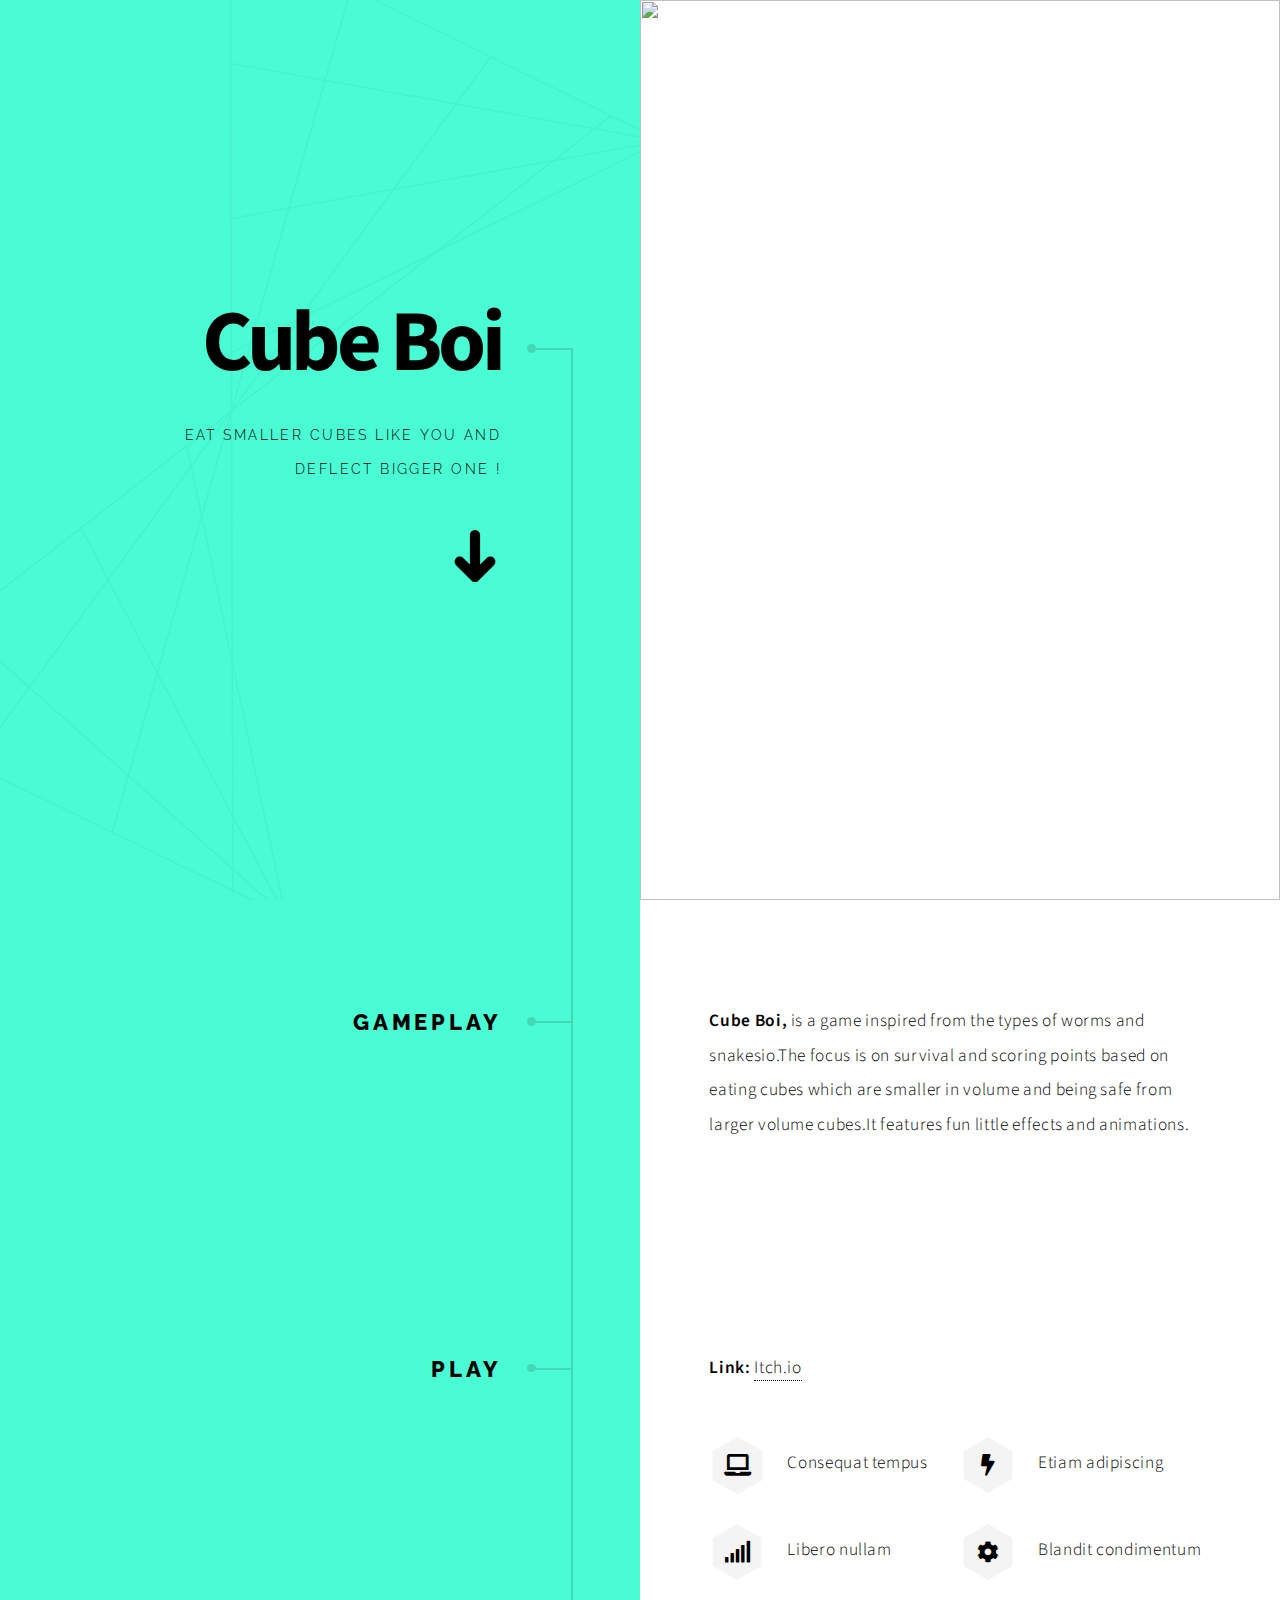
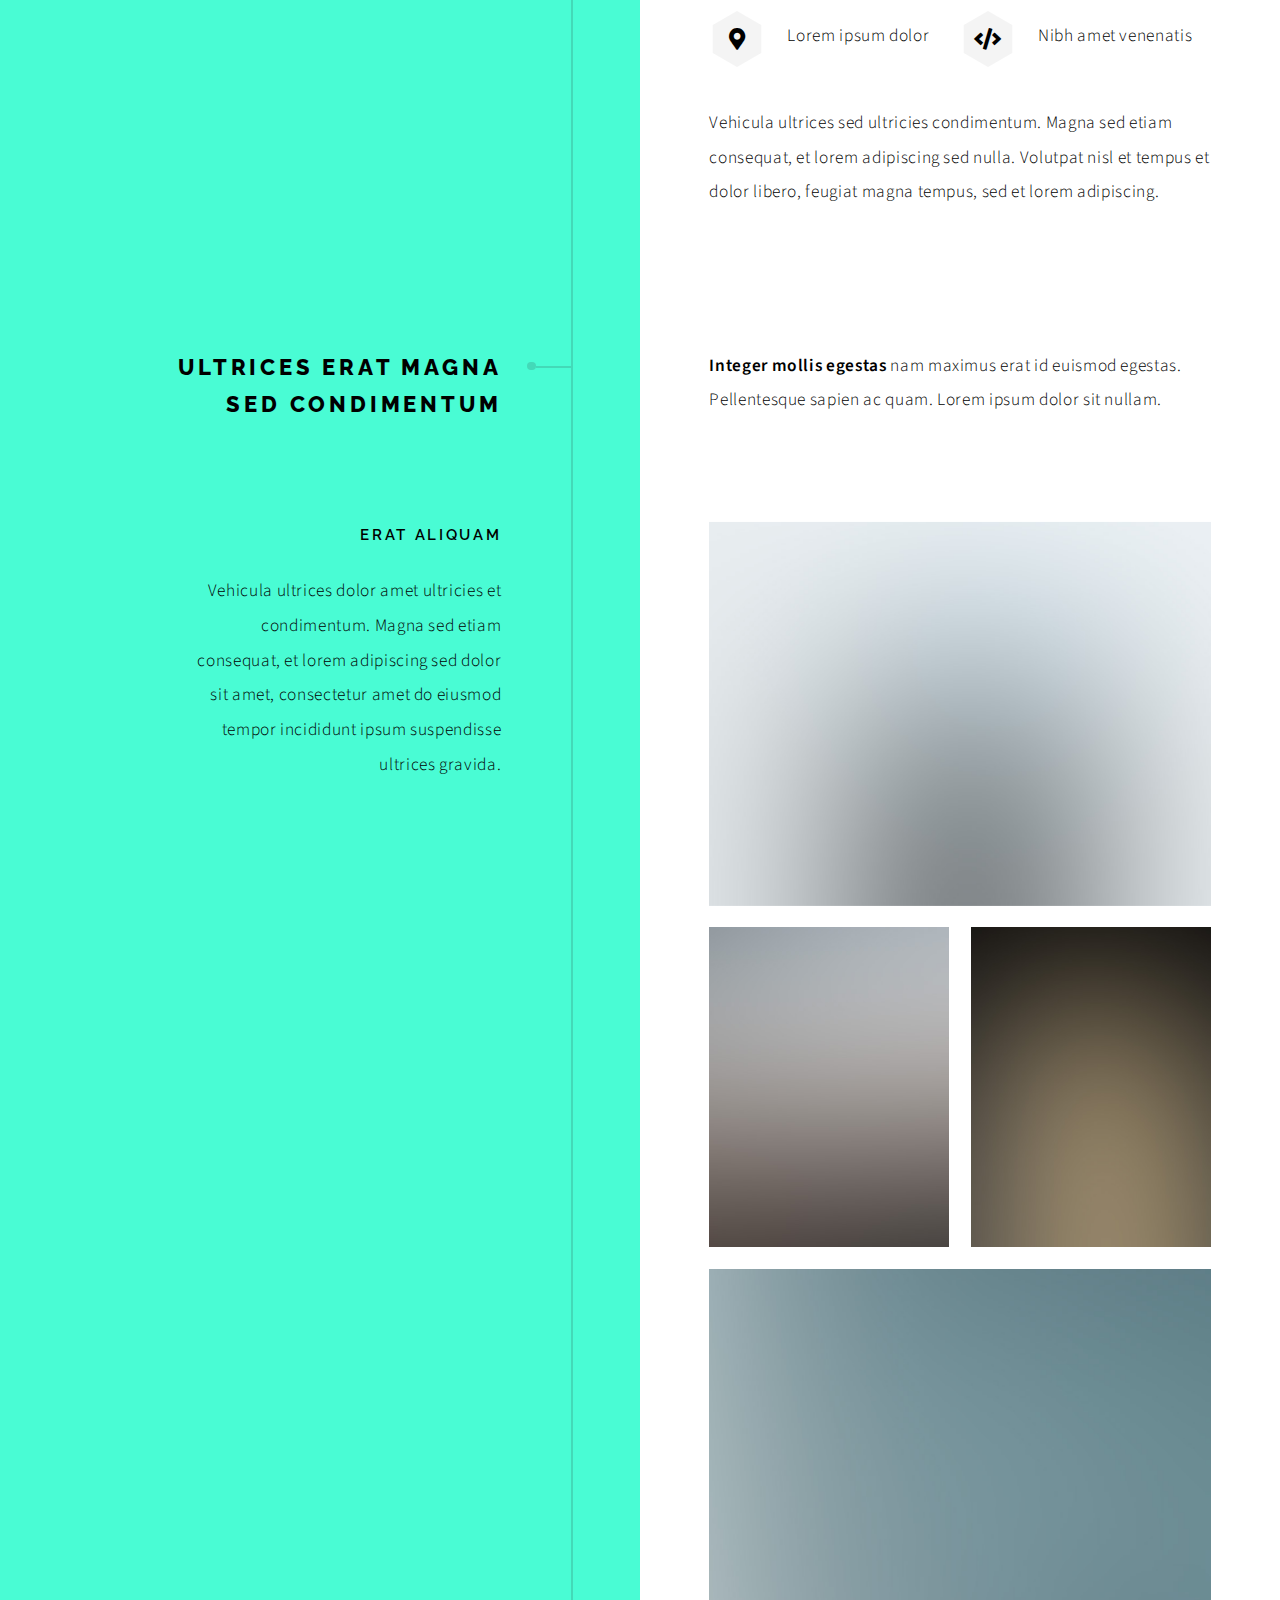
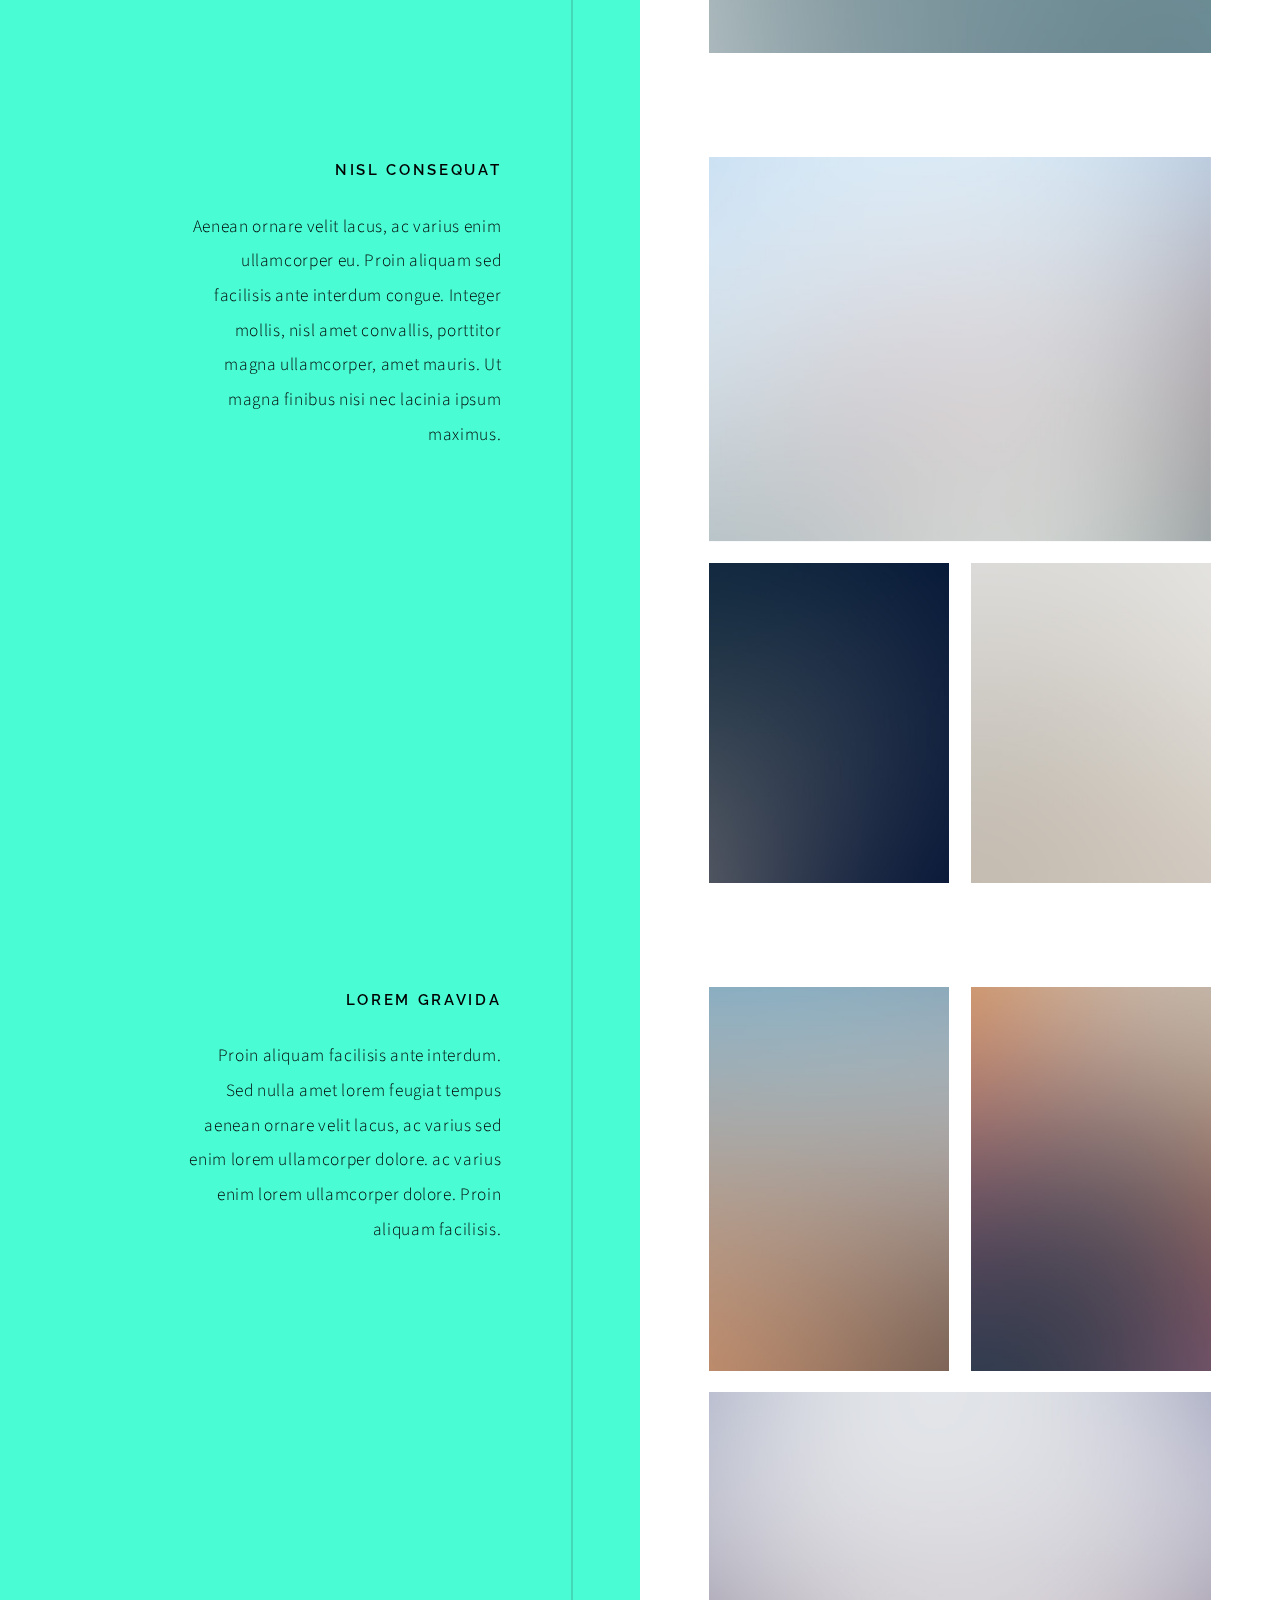
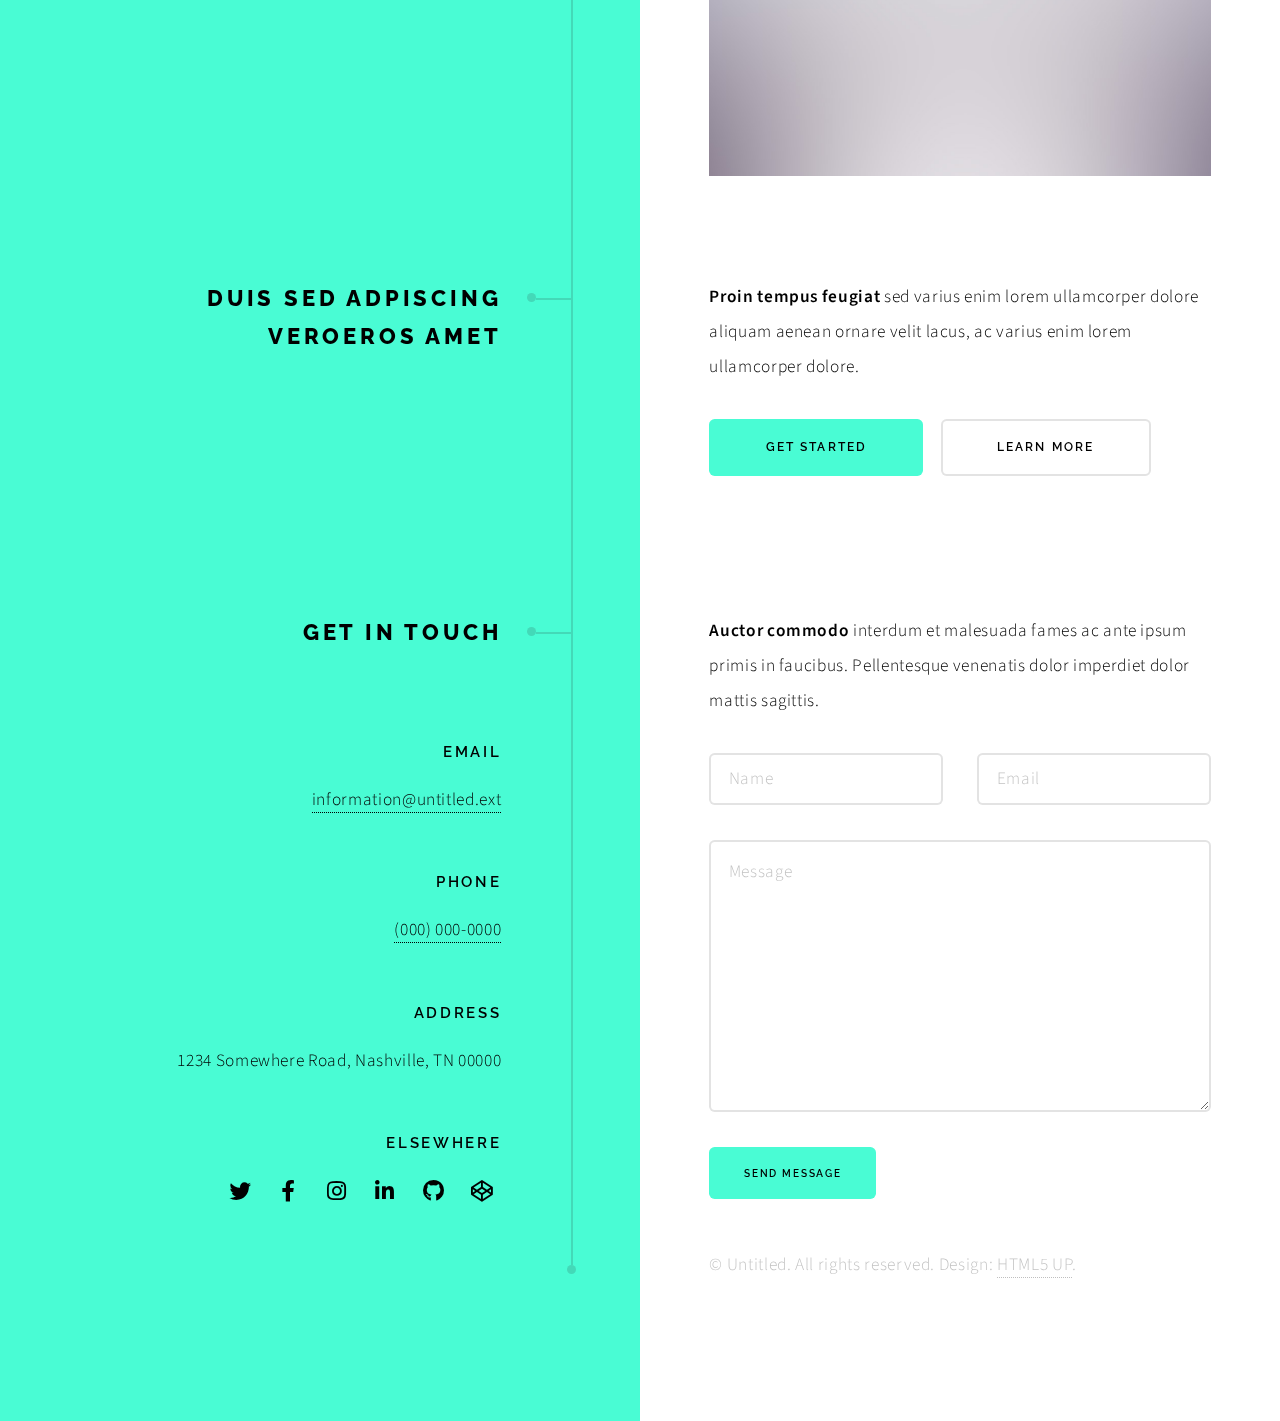
==== commit 3458bac2: "gg" ====
--- a/pages/blog1.html
+++ b/pages/blog1.html
@@ -22,34 +22,34 @@
 					<section class="intro">
 						<header>
 							<h1>Cube Boi</h1>
-							<p>A free responsive site template designed by <a href="https://twitter.com/ajlkn">@ajlkn</a> / <a href="https://html5up.net">HTML5 UP</a></p>
+							<p>Eat smaller cubes like you and deflect bigger one ! </p>
 							<ul class="actions">
 								<li><a href="#first" class="arrow scrolly"><span class="label">Next</span></a></li>
 							</ul>
 						</header>
 						<div class="content">
-							<span class="image fill" data-position="center"><img src="images/pic01.jpg" alt="" /></span>
+							<span class="image fill" data-position="center"><img src="images/Capture.PNG" alt="" /></span>
 						</div>
 					</section>
 
 				<!-- Section -->
 					<section id="first">
 						<header>
-							<h2>Magna sed nullam nisl adipiscing</h2>
-						</header>
-						<div class="content">
-							<p><strong>Lorem ipsum dolor</strong> sit amet consectetur adipiscing elit. Duis dapibus rutrum facilisis. Class aptent taciti sociosqu ad litora torquent per conubia nostra, per inceptos himenaeos. Etiam tristique libero eu nibh porttitor amet fermentum. Nullam venenatis erat id vehicula ultrices sed ultricies condimentum. Magna sed etiam consequat, et lorem adipiscing sed nulla. Volutpat nisl et tempus et dolor libero, feugiat magna tempus, sed et lorem adipiscing.</p>
-							<span class="image main"><img src="images/pic02.jpg" alt="" /></span>
+							<h2>Gameplay</h2>
+						</header>
+						<div class="content">
+							<p><strong>Cube Boi,</strong> is a game inspired from the types of worms and snakesio.The focus is on survival and scoring points based on eating cubes which are smaller in volume and being safe from larger volume cubes.It features fun little effects and animations.</p>
+							<span class="image main"><img src="images/cubeboigameplay.gif" alt="" /></span>
 						</div>
 					</section>
 
 				<!-- Section -->
 					<section>
 						<header>
-							<h2>Feugiat consequat tempus ultrices</h2>
-						</header>
-						<div class="content">
-							<p><strong>Etiam tristique libero</strong> eu nibh porttitor amet fermentum. Nullam venenatis erat id vehicula ultrices sed ultricies condimentum.</p>
+							<h2>Play</h2>
+						</header>
+						<div class="content">
+							<p><strong>Link: </strong><a href "https://jeel-patel.itch.io/cube-boi"  target="_blank">Itch.io</a></p>
 							<ul class="feature-icons">
 								<li class="icon solid fa-laptop">Consequat tempus</li>
 								<li class="icon solid fa-bolt">Etiam adipiscing</li>
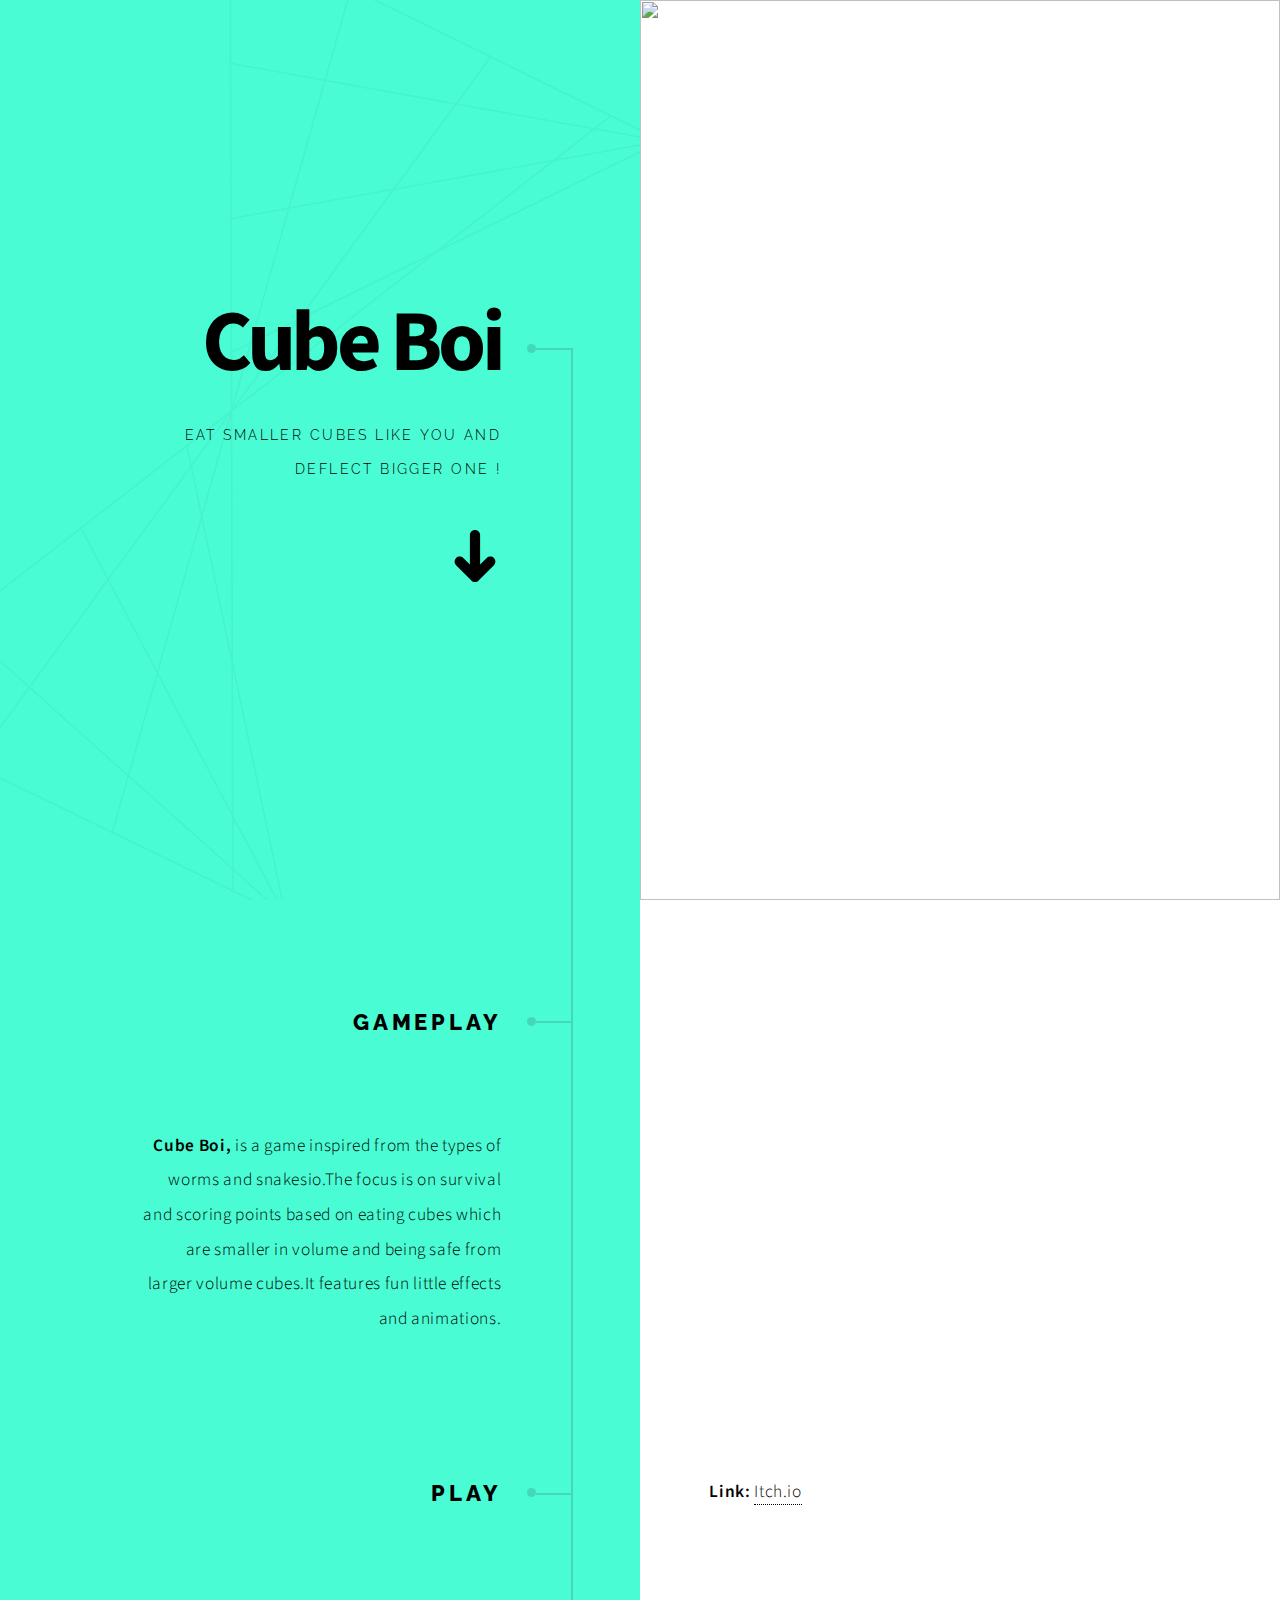
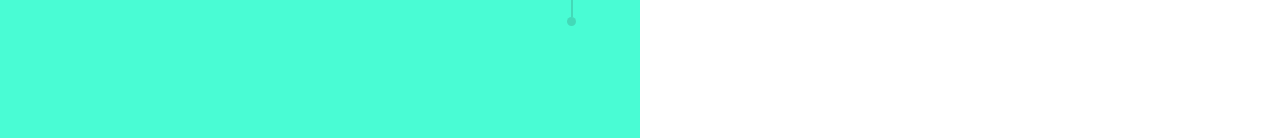
==== commit 9438ca1f: "fg" ====
--- a/pages/blog1.html
+++ b/pages/blog1.html
@@ -36,9 +36,10 @@
 					<section id="first">
 						<header>
 							<h2>Gameplay</h2>
+							<p><strong>Cube Boi,</strong> is a game inspired from the types of worms and snakesio.The focus is on survival and scoring points based on eating cubes which are smaller in volume and being safe from larger volume cubes.It features fun little effects and animations.</p>
 						</header>
 						<div class="content">
-							<p><strong>Cube Boi,</strong> is a game inspired from the types of worms and snakesio.The focus is on survival and scoring points based on eating cubes which are smaller in volume and being safe from larger volume cubes.It features fun little effects and animations.</p>
+							
 							<span class="image main"><img src="images/cubeboigameplay.gif" alt="" /></span>
 						</div>
 					</section>
@@ -49,90 +50,15 @@
 							<h2>Play</h2>
 						</header>
 						<div class="content">
-							<p><strong>Link: </strong><a href "https://jeel-patel.itch.io/cube-boi"  target="_blank">Itch.io</a></p>
-							<ul class="feature-icons">
-								<li class="icon solid fa-laptop">Consequat tempus</li>
-								<li class="icon solid fa-bolt">Etiam adipiscing</li>
-								<li class="icon solid fa-signal">Libero nullam</li>
-								<li class="icon solid fa-cog">Blandit condimentum</li>
-								<li class="icon solid fa-map-marker-alt">Lorem ipsum dolor</li>
-								<li class="icon solid fa-code">Nibh amet venenatis</li>
-							</ul>
-							<p>Vehicula ultrices sed ultricies condimentum. Magna sed etiam consequat, et lorem adipiscing sed nulla. Volutpat nisl et tempus et dolor libero, feugiat magna tempus, sed et lorem adipiscing.</p>
+							<p><strong>Link: </strong>
+							<a href = "https://jeel-patel.itch.io/cube-boi" target = "_blank">Itch.io</a>
+							</p>
+							
 						</div>
 					</section>
 
-				<!-- Section -->
-					<section>
-						<header>
-							<h2>Ultrices erat magna sed condimentum</h2>
-						</header>
-						<div class="content">
-							<p><strong>Integer mollis egestas</strong> nam maximus erat id euismod egestas. Pellentesque sapien ac quam. Lorem ipsum dolor sit nullam.</p>
-
-							<!-- Section -->
-								<section>
-									<header>
-										<h3>Erat aliquam</h3>
-										<p>Vehicula ultrices dolor amet ultricies et condimentum. Magna sed etiam consequat, et lorem adipiscing sed dolor sit amet, consectetur amet do eiusmod tempor incididunt  ipsum suspendisse ultrices gravida.</p>
-									</header>
-									<div class="content">
-										<div class="gallery">
-											<a href="images/gallery/fulls/01.jpg" class="landscape"><img src="images/gallery/thumbs/01.jpg" alt="" /></a>
-											<a href="images/gallery/fulls/02.jpg"><img src="images/gallery/thumbs/02.jpg" alt="" /></a>
-											<a href="images/gallery/fulls/03.jpg"><img src="images/gallery/thumbs/03.jpg" alt="" /></a>
-											<a href="images/gallery/fulls/04.jpg" class="landscape"><img src="images/gallery/thumbs/04.jpg" alt="" /></a>
-										</div>
-									</div>
-								</section>
-
-							<!-- Section -->
-								<section>
-									<header>
-										<h3>Nisl consequat</h3>
-										<p>Aenean ornare velit lacus, ac varius enim ullamcorper eu. Proin aliquam sed facilisis ante interdum congue. Integer mollis, nisl amet convallis, porttitor magna ullamcorper, amet mauris. Ut magna finibus nisi nec lacinia ipsum maximus.</p>
-									</header>
-									<div class="content">
-										<div class="gallery">
-											<a href="images/gallery/fulls/05.jpg" class="landscape"><img src="images/gallery/thumbs/05.jpg" alt="" /></a>
-											<a href="images/gallery/fulls/06.jpg"><img src="images/gallery/thumbs/06.jpg" alt="" /></a>
-											<a href="images/gallery/fulls/07.jpg"><img src="images/gallery/thumbs/07.jpg" alt="" /></a>
-										</div>
-									</div>
-								</section>
-
-							<!-- Section -->
-								<section>
-									<header>
-										<h3>Lorem gravida</h3>
-										<p>Proin aliquam facilisis ante interdum. Sed nulla amet lorem feugiat tempus aenean ornare velit lacus, ac varius sed enim lorem ullamcorper dolore.  ac varius enim lorem ullamcorper dolore. Proin aliquam facilisis.</p>
-									</header>
-									<div class="content">
-										<div class="gallery">
-											<a href="images/gallery/fulls/08.jpg" class="portrait"><img src="images/gallery/thumbs/08.jpg" alt="" /></a>
-											<a href="images/gallery/fulls/09.jpg" class="portrait"><img src="images/gallery/thumbs/09.jpg" alt="" /></a>
-											<a href="images/gallery/fulls/10.jpg" class="landscape"><img src="images/gallery/thumbs/10.jpg" alt="" /></a>
-										</div>
-									</div>
-								</section>
-
-						</div>
-					</section>
-
-				<!-- Section -->
-					<section>
-						<header>
-							<h2>Duis sed adpiscing veroeros amet</h2>
-						</header>
-						<div class="content">
-							<p><strong>Proin tempus feugiat</strong> sed varius enim lorem ullamcorper dolore aliquam aenean ornare velit lacus, ac varius enim lorem ullamcorper dolore.</p>
-							<ul class="actions">
-								<li><a href="#" class="button primary large">Get Started</a></li>
-								<li><a href="#" class="button large">Learn More</a></li>
-							</ul>
-						</div>
-					</section>
-
+
+				
 				<!-- Elements -->
 				<!--
 					<section>
@@ -401,64 +327,7 @@
 					</section>
 				-->
 
-				<!-- Section -->
-					<section>
-						<header>
-							<h2>Get in touch</h2>
-						</header>
-						<div class="content">
-							<p><strong>Auctor commodo</strong> interdum et malesuada fames ac ante ipsum primis in faucibus. Pellentesque venenatis dolor imperdiet dolor mattis sagittis.</p>
-							<form>
-								<div class="fields">
-									<div class="field half">
-										<input type="text" name="name" id="name" placeholder="Name" />
-									</div>
-									<div class="field half">
-										<input type="email" name="email" id="email" placeholder="Email" />
-									</div>
-									<div class="field">
-										<textarea name="message" id="message" placeholder="Message" rows="7"></textarea>
-									</div>
-								</div>
-								<ul class="actions">
-									<li><input type="submit" value="Send Message" class="button primary" /></li>
-								</ul>
-							</form>
-						</div>
-						<footer>
-							<ul class="items">
-								<li>
-									<h3>Email</h3>
-									<a href="#">information@untitled.ext</a>
-								</li>
-								<li>
-									<h3>Phone</h3>
-									<a href="#">(000) 000-0000</a>
-								</li>
-								<li>
-									<h3>Address</h3>
-									<span>1234 Somewhere Road, Nashville, TN 00000</span>
-								</li>
-								<li>
-									<h3>Elsewhere</h3>
-									<ul class="icons">
-										<li><a href="#" class="icon brands fa-twitter"><span class="label">Twitter</span></a></li>
-										<li><a href="#" class="icon brands fa-facebook-f"><span class="label">Facebook</span></a></li>
-										<li><a href="#" class="icon brands fa-instagram"><span class="label">Instagram</span></a></li>
-										<li><a href="#" class="icon brands fa-linkedin-in"><span class="label">LinkedIn</span></a></li>
-										<li><a href="#" class="icon brands fa-github"><span class="label">GitHub</span></a></li>
-										<li><a href="#" class="icon brands fa-codepen"><span class="label">Codepen</span></a></li>
-									</ul>
-								</li>
-							</ul>
-						</footer>
-					</section>
-
-				<!-- Copyright -->
-					<div class="copyright">&copy; Untitled. All rights reserved. Design: <a href="https://html5up.net">HTML5 UP</a>.</div>
-
-			</div>
-
+				
 		<!-- Scripts -->
 			<script src="assets/js/jquery.min.js"></script>
 			<script src="assets/js/jquery.scrolly.min.js"></script>
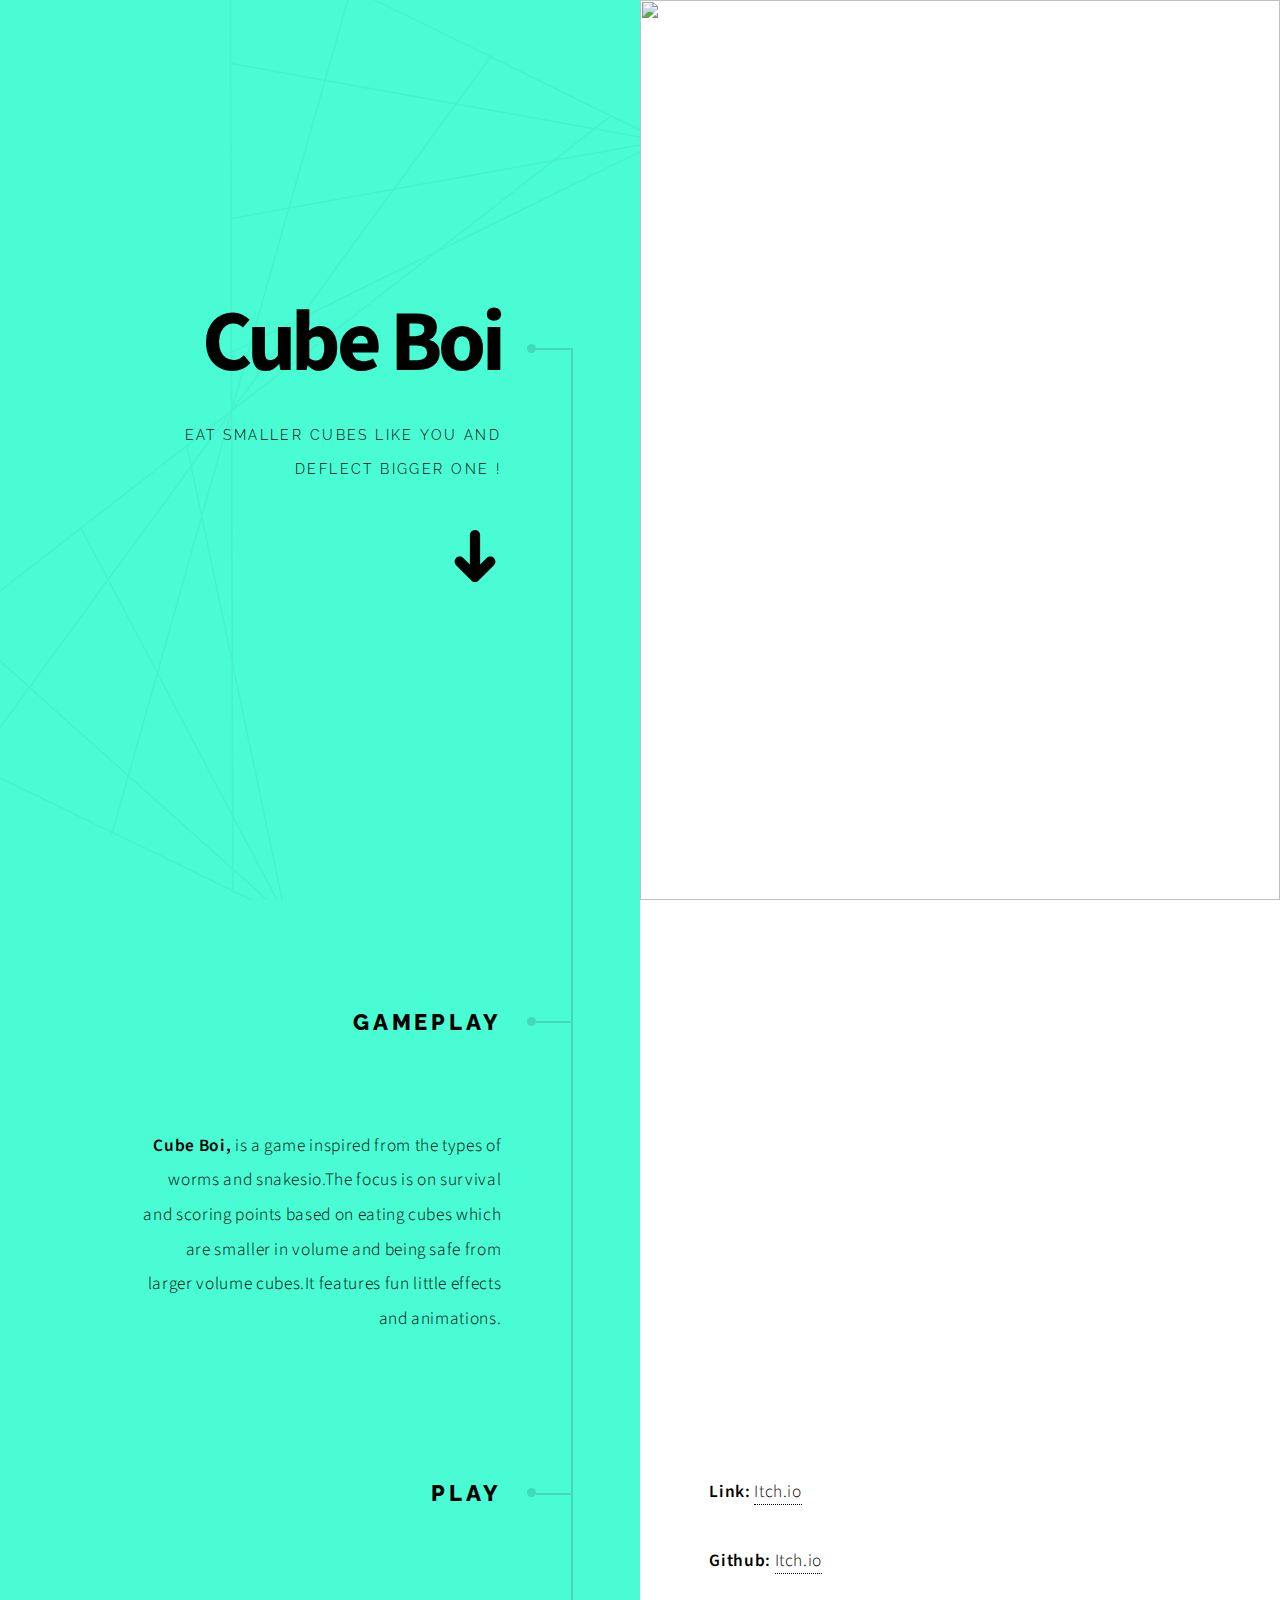
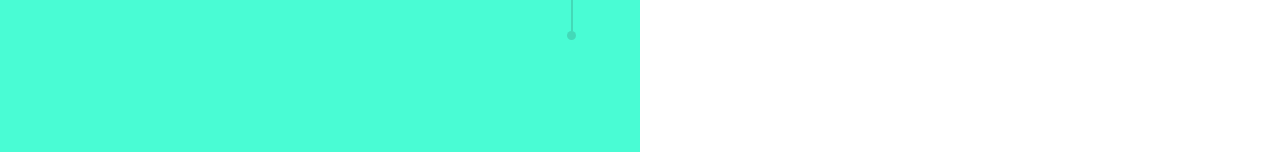
==== commit 1656aee0: "Source Update" ====
--- a/pages/blog1.html
+++ b/pages/blog1.html
@@ -53,6 +53,9 @@
 							<p><strong>Link: </strong>
 							<a href = "https://jeel-patel.itch.io/cube-boi" target = "_blank">Itch.io</a>
 							</p>
+							<p><strong>Github: </strong>
+								<a href = "https://github.com/jeelpatelofficial/CubeBoi" target = "_blank">Itch.io</a>
+								</p>
 							
 						</div>
 					</section>
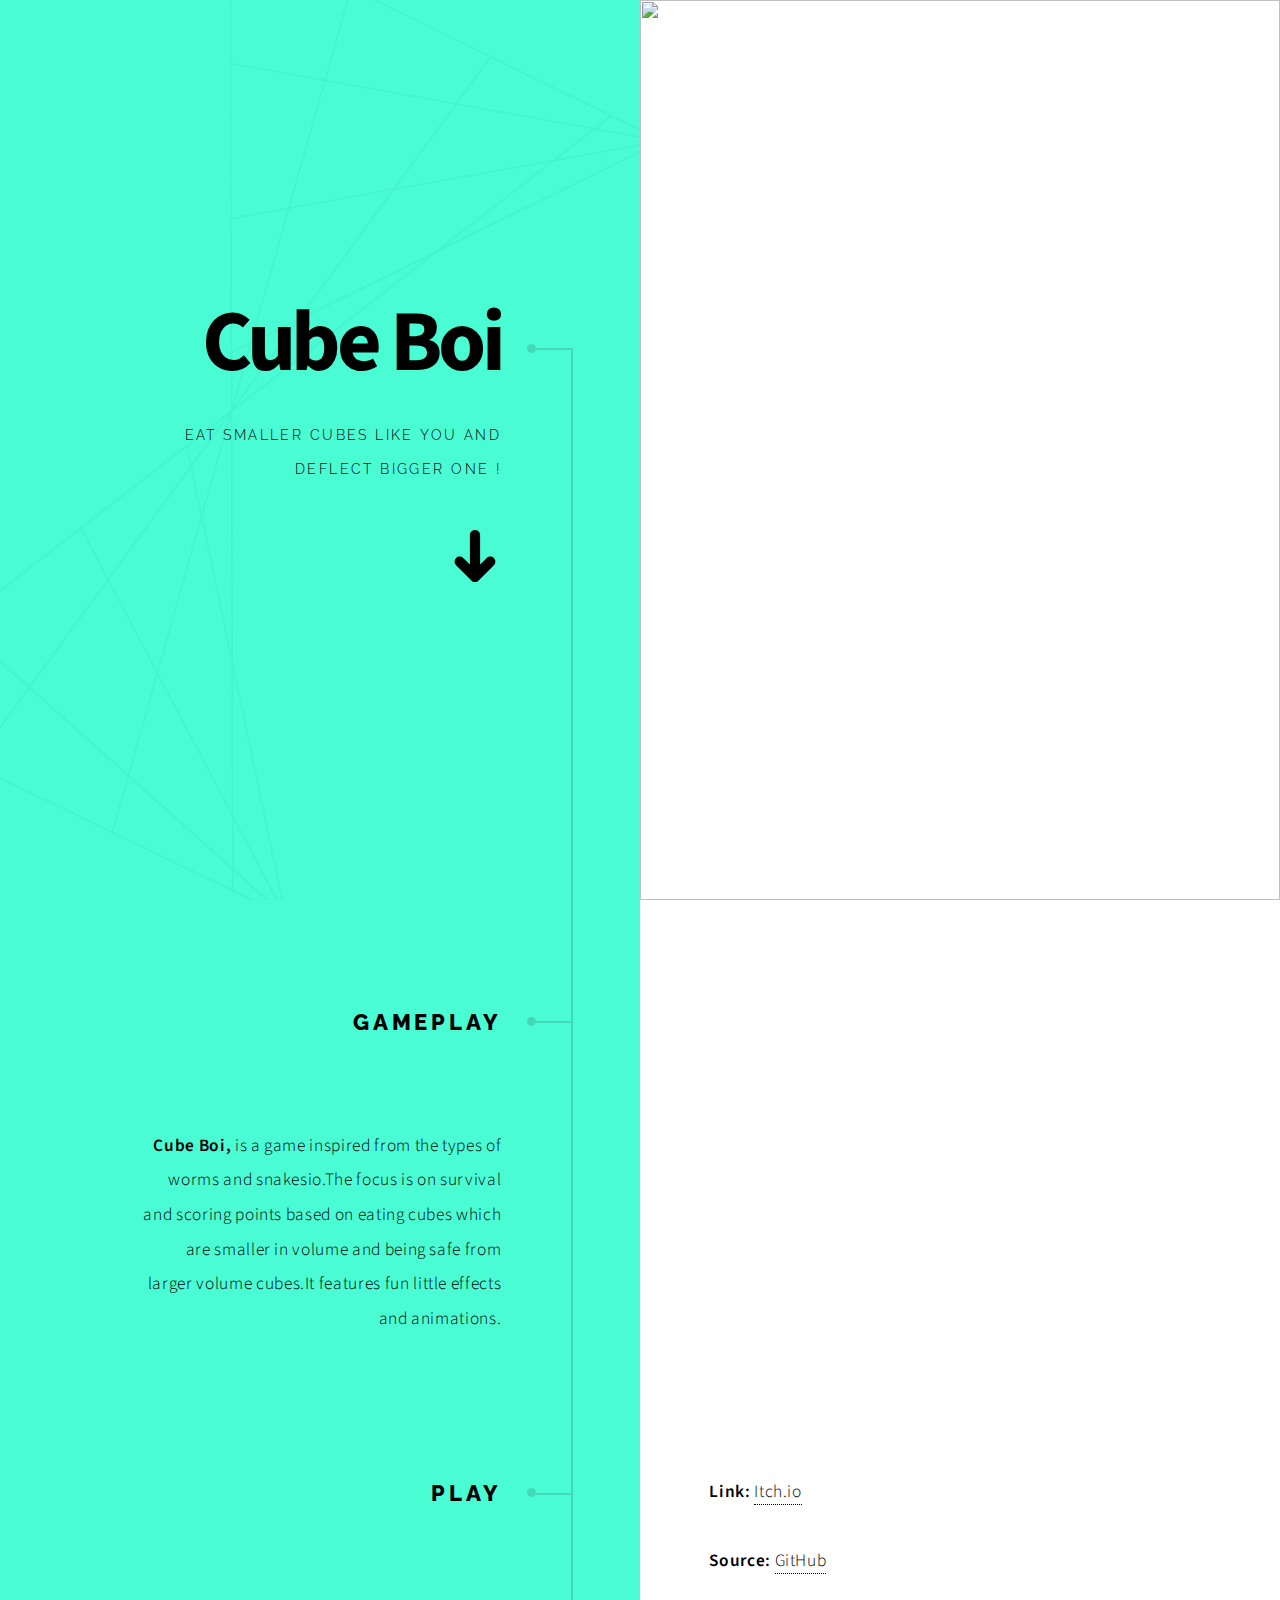
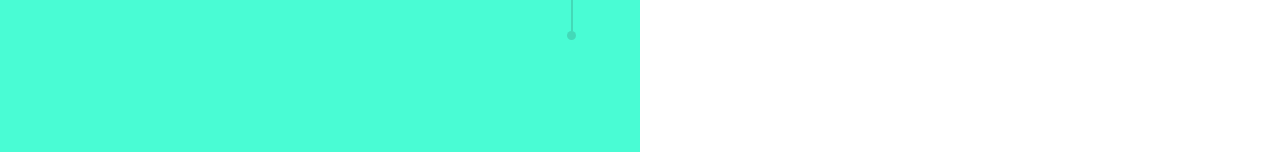
==== commit fe166666: "Update blog1.html" ====
--- a/pages/blog1.html
+++ b/pages/blog1.html
@@ -53,8 +53,8 @@
 							<p><strong>Link: </strong>
 							<a href = "https://jeel-patel.itch.io/cube-boi" target = "_blank">Itch.io</a>
 							</p>
-							<p><strong>Github: </strong>
-								<a href = "https://github.com/jeelpatelofficial/CubeBoi" target = "_blank">Itch.io</a>
+							<p><strong>Source: </strong>
+								<a href = "https://github.com/jeelpatelofficial/CubeBoi" target = "_blank">GitHub</a>
 								</p>
 							
 						</div>
